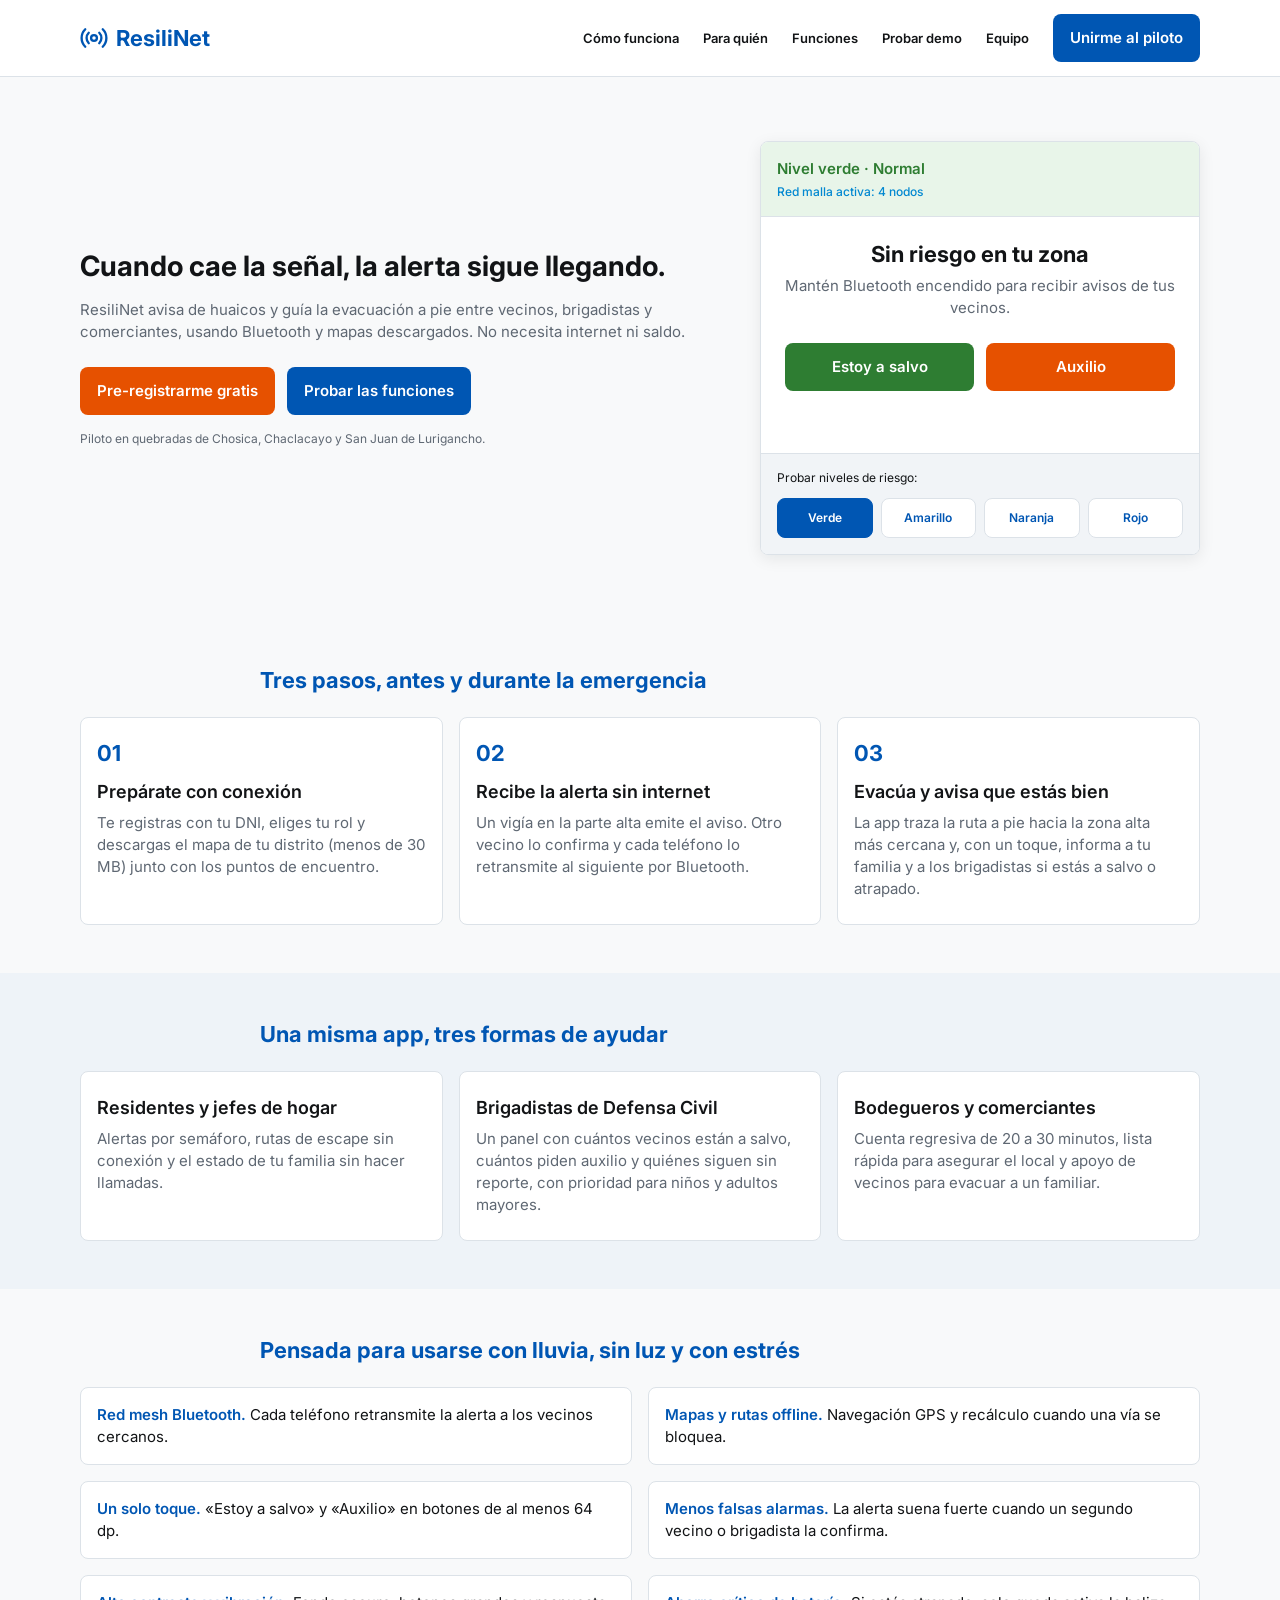
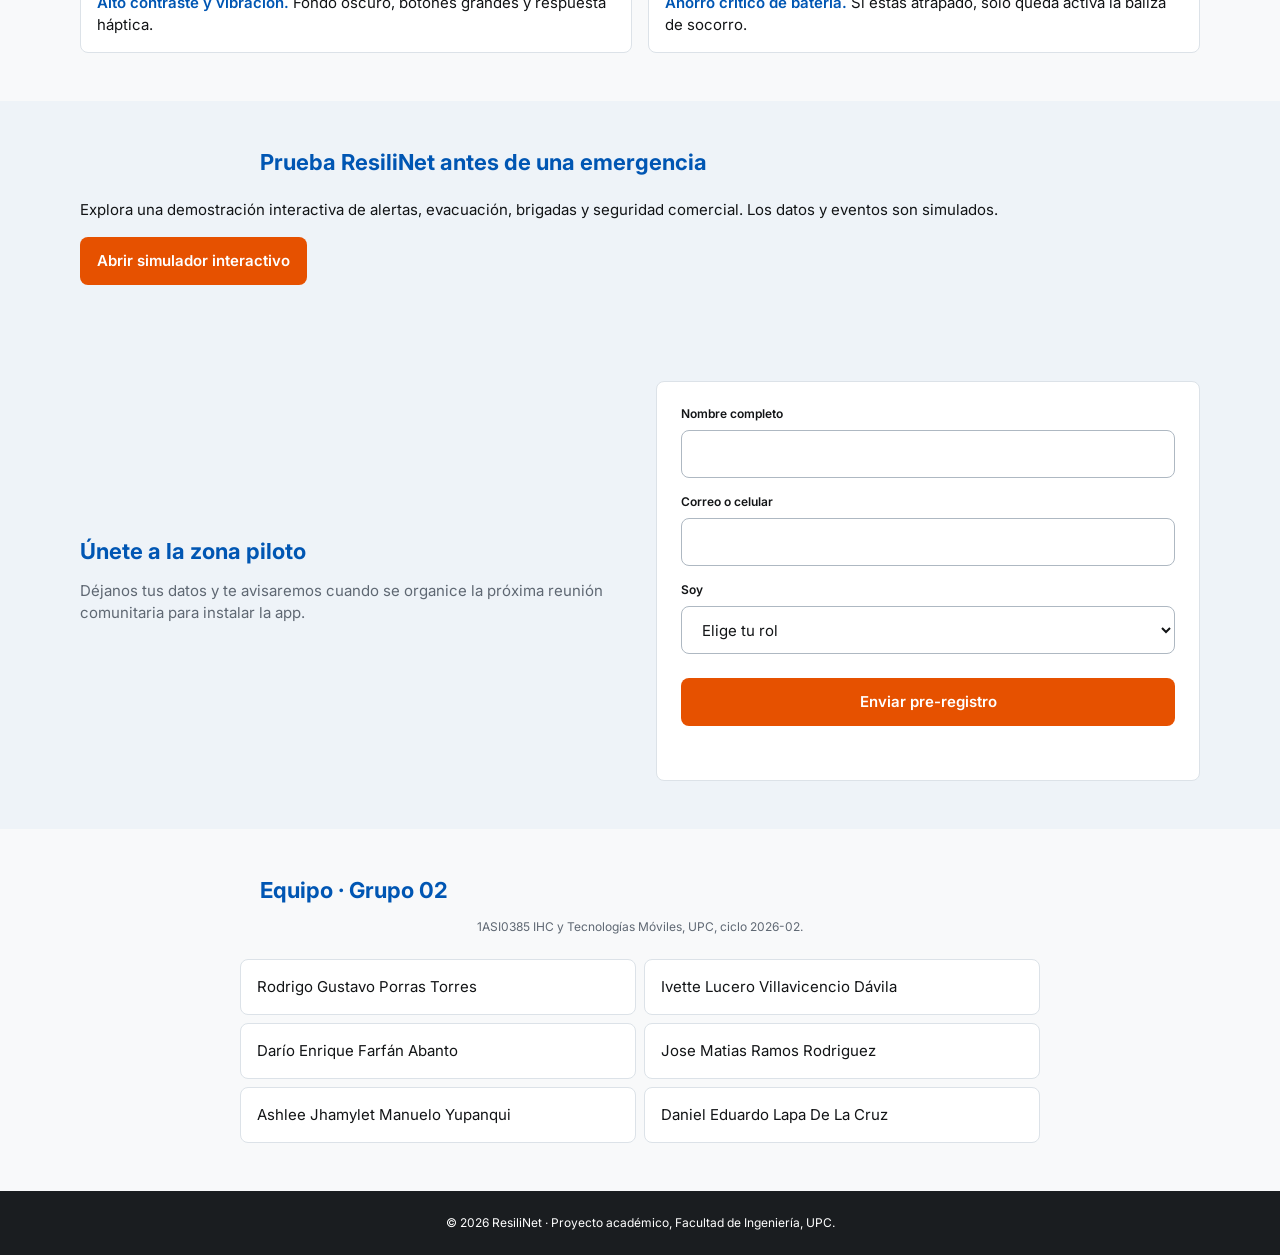
==== index.html @ 86ff2ca6 "deploy: prepare standalone GitHub Pages preview for TB2" ====
<!DOCTYPE html>
<html lang="es">
<head>
    <meta charset="UTF-8">
    <meta name="viewport" content="width=device-width, initial-scale=1">
    <title>ResiliNet · Alertas y rutas de evacuación sin internet</title>
    <meta name="description" content="ResiliNet conecta a vecinos, brigadistas y comerciantes por Bluetooth para avisar de huaicos y guiar la evacuación sin internet.">
    <link rel="icon" href="favicon.ico">
    <link rel="preconnect" href="https://fonts.googleapis.com">
    <link rel="preconnect" href="https://fonts.gstatic.com" crossorigin>
    <link href="https://fonts.googleapis.com/css2?family=Inter:wght@400;500;600;700&display=swap" rel="stylesheet">
    <link rel="stylesheet" href="assets/styles/styles.css">
</head>
<body>
<a class="skip" href="#contenido">Saltar al contenido</a>

<header class="top">
    <div class="wrap top-in">
        <a class="brand" href="#inicio" aria-label="ResiliNet, inicio">
            <svg width="28" height="28" viewBox="0 0 24 24" fill="none" stroke="currentColor" stroke-width="2" stroke-linecap="round" aria-hidden="true"><circle cx="12" cy="12" r="2.5"/><path d="M7.5 7.5a6.4 6.4 0 0 0 0 9M16.5 7.5a6.4 6.4 0 0 1 0 9M4.5 4.5a10.6 10.6 0 0 0 0 15M19.5 4.5a10.6 10.6 0 0 1 0 15"/></svg>
            ResiliNet
        </a>
        <button class="menu-btn" id="menuBtn" aria-expanded="false" aria-controls="nav">Menú</button>
        <nav id="nav" class="nav" aria-label="Principal">
            <a href="#como-funciona">Cómo funciona</a>
            <a href="#para-quien">Para quién</a>
            <a href="#funciones">Funciones</a>
            <a href="demo.html">Probar demo</a>
            <a href="#equipo">Equipo</a>
            <a class="btn btn-sec" href="#registro">Unirme al piloto</a>
        </nav>
    </div>
</header>

<main id="contenido">
    <section class="hero" id="inicio">
        <div class="wrap hero-in">
            <div class="hero-text">
                <h1>Cuando cae la señal, la alerta sigue llegando.</h1>
                <p class="lead">ResiliNet avisa de huaicos y guía la evacuación a pie entre vecinos, brigadistas y comerciantes, usando Bluetooth y mapas descargados. No necesita internet ni saldo.</p>
                <div class="cta">
                    <a class="btn btn-act" href="#registro">Pre-registrarme gratis</a>
                    <a class="btn btn-sec" href="demo.html">Probar las funciones</a>
                </div>
                <p class="note">Piloto en quebradas de Chosica, Chaclacayo y San Juan de Lurigancho.</p>
            </div>

            <div class="phone" aria-label="Simulador de la aplicación">
                <div class="phone-bar" id="riskBar" data-level="green">
                    <span id="riskLabel">Nivel verde · Normal</span>
                    <span class="mesh" id="meshChip">Red malla activa: 4 nodos</span>
                </div>
                <div class="phone-body">
                    <h2 id="riskTitle">Sin riesgo en tu zona</h2>
                    <p id="riskText">Mantén Bluetooth encendido para recibir avisos de tus vecinos.</p>
                    <div class="phone-btns">
                        <button class="big safe" id="btnSafe" type="button">Estoy a salvo</button>
                        <button class="big sos" id="btnSos" type="button">Auxilio</button>
                    </div>
                    <p class="status" id="statusMsg" role="status" aria-live="polite"></p>
                </div>
                <div class="sim">
                    <span>Probar niveles de riesgo:</span>
                    <div class="sim-btns" role="group" aria-label="Nivel de riesgo">
                        <button type="button" data-level="green" aria-pressed="true">Verde</button>
                        <button type="button" data-level="yellow" aria-pressed="false">Amarillo</button>
                        <button type="button" data-level="orange" aria-pressed="false">Naranja</button>
                        <button type="button" data-level="red" aria-pressed="false">Rojo</button>
                    </div>
                </div>
            </div>
        </div>
    </section>

    <section class="sec" id="como-funciona">
        <div class="wrap">
            <h2>Tres pasos, antes y durante la emergencia</h2>
            <ol class="steps">
                <li><h3>Prepárate con conexión</h3><p>Te registras con tu DNI, eliges tu rol y descargas el mapa de tu distrito (menos de 30 MB) junto con los puntos de encuentro.</p></li>
                <li><h3>Recibe la alerta sin internet</h3><p>Un vigía en la parte alta emite el aviso. Otro vecino lo confirma y cada teléfono lo retransmite al siguiente por Bluetooth.</p></li>
                <li><h3>Evacúa y avisa que estás bien</h3><p>La app traza la ruta a pie hacia la zona alta más cercana y, con un toque, informa a tu familia y a los brigadistas si estás a salvo o atrapado.</p></li>
            </ol>
        </div>
    </section>

    <section class="sec alt" id="para-quien">
        <div class="wrap">
            <h2>Una misma app, tres formas de ayudar</h2>
            <div class="roles">
                <article class="role">
                    <h3>Residentes y jefes de hogar</h3>
                    <p>Alertas por semáforo, rutas de escape sin conexión y el estado de tu familia sin hacer llamadas.</p>
                </article>
                <article class="role">
                    <h3>Brigadistas de Defensa Civil</h3>
                    <p>Un panel con cuántos vecinos están a salvo, cuántos piden auxilio y quiénes siguen sin reporte, con prioridad para niños y adultos mayores.</p>
                </article>
                <article class="role">
                    <h3>Bodegueros y comerciantes</h3>
                    <p>Cuenta regresiva de 20 a 30 minutos, lista rápida para asegurar el local y apoyo de vecinos para evacuar a un familiar.</p>
                </article>
            </div>
        </div>
    </section>

    <section class="sec" id="funciones">
        <div class="wrap">
            <h2>Pensada para usarse con lluvia, sin luz y con estrés</h2>
            <ul class="feats">
                <li><strong>Red mesh Bluetooth.</strong> Cada teléfono retransmite la alerta a los vecinos cercanos.</li>
                <li><strong>Mapas y rutas offline.</strong> Navegación GPS y recálculo cuando una vía se bloquea.</li>
                <li><strong>Un solo toque.</strong> «Estoy a salvo» y «Auxilio» en botones de al menos 64 dp.</li>
                <li><strong>Menos falsas alarmas.</strong> La alerta suena fuerte cuando un segundo vecino o brigadista la confirma.</li>
                <li><strong>Alto contraste y vibración.</strong> Fondo oscuro, botones grandes y respuesta háptica.</li>
                <li><strong>Ahorro crítico de batería.</strong> Si estás atrapado, solo queda activa la baliza de socorro.</li>
            </ul>
        </div>
    </section>

    <section class="sec alt" id="prueba-interactiva"><div class="wrap"><h2>Prueba ResiliNet antes de una emergencia</h2><p>Explora una demostración interactiva de alertas, evacuación, brigadas y seguridad comercial. Los datos y eventos son simulados.</p><p style="margin-top:16px"><a class="btn btn-act" href="demo.html">Abrir simulador interactivo</a></p></div></section>

    <section class="sec alt" id="registro">
        <div class="wrap reg">
            <div>
                <h2>Únete a la zona piloto</h2>
                <p>Déjanos tus datos y te avisaremos cuando se organice la próxima reunión comunitaria para instalar la app.</p>
            </div>
            <form id="regForm" novalidate>
                <label for="nombre">Nombre completo</label>
                <input id="nombre" name="nombre" type="text" autocomplete="name" required>
                <label for="correo">Correo o celular</label>
                <input id="correo" name="correo" type="text" autocomplete="email" required>
                <label for="rol">Soy</label>
                <select id="rol" name="rol" required>
                    <option value="">Elige tu rol</option>
                    <option>Residente o jefe de hogar</option>
                    <option>Brigadista o vecino activo</option>
                    <option>Bodeguero o comerciante</option>
                </select>
                <button class="btn btn-act" type="submit">Enviar pre-registro</button>
                <p class="form-msg" id="formMsg" role="status" aria-live="polite"></p>
            </form>
        </div>
    </section>

    <section class="sec" id="equipo">
        <div class="wrap">
            <h2>Equipo · Grupo 02</h2>
            <p class="team-sub">1ASI0385 IHC y Tecnologías Móviles, UPC, ciclo 2026-02.</p>
            <ul class="team">
                <li>Rodrigo Gustavo Porras Torres</li>
                <li>Ivette Lucero Villavicencio Dávila</li>
                <li>Darío Enrique Farfán Abanto</li>
                <li>Jose Matias Ramos Rodriguez</li>
                <li>Ashlee Jhamylet Manuelo Yupanqui</li>
                <li>Daniel Eduardo Lapa De La Cruz</li>
            </ul>
        </div>
    </section>
</main>

<footer class="foot">
    <div class="wrap">© 2026 ResiliNet · Proyecto académico, Facultad de Ingeniería, UPC.</div>
</footer>

<script src="assets/scripts/main.js"></script>
</body>
</html>
---- assets/styles/styles.css ----
/* =========================================
   RESILINET - HOJA DE ESTILOS
   Basada en TP IHC - Grupo02
   ========================================= */

/* 1. VARIABLES DE DISEÑO */

:root {
    --primary: #0056B3;
    --action: #E65100;
    --danger: #D32F2F;
    --warning: #F57C00;
    --safe: #2E7D32;
    --mesh: #0288D1;

    --background: #F8F9FA;
    --surface: #FFFFFF;
    --dark-surface: #1A1D20;
    --text: #121416;

    --text-secondary: #5F6873;
    --border: #DCE2E8;

    --spacing-1: 8px;
    --spacing-2: 16px;
    --spacing-3: 24px;

    --radius: 8px;
    --font: "Inter", sans-serif;
}

/* 2. CONFIGURACIÓN GENERAL */

* {
    box-sizing: border-box;
    margin: 0;
    padding: 0;
}

html {
    scroll-behavior: smooth;
}

body {
    font-family: var(--font);
    font-size: 15px;
    font-weight: 400;
    line-height: 22px;
    color: var(--text);
    background: var(--background);
}

button,
input,
select,
textarea {
    font: inherit;
}

button,
a {
    -webkit-tap-highlight-color: transparent;
}

a {
    color: inherit;
    text-decoration: none;
}

button {
    cursor: pointer;
}

.wrap {
    width: min(1120px, 92%);
    margin: 0 auto;
}

/* 3. ACCESIBILIDAD */

.skip {
    position: absolute;
    left: -9999px;
    top: 0;
}

.skip:focus {
    left: 16px;
    top: 16px;
    z-index: 1000;
    padding: 12px 16px;
    color: #FFFFFF;
    background: var(--primary);
}

:focus-visible {
    outline: 3px solid var(--mesh);
    outline-offset: 3px;
}

/* 4. ENCABEZADO Y NAVEGACIÓN */

.top {
    position: sticky;
    top: 0;
    z-index: 100;
    background: var(--surface);
    border-bottom: 1px solid var(--border);
}

.top-in {
    min-height: 76px;
    display: flex;
    align-items: center;
    justify-content: space-between;
    gap: 24px;
}

.brand {
    display: inline-flex;
    align-items: center;
    gap: 8px;
    color: var(--primary);
    font-size: 22px;
    font-weight: 700;
}

.brand svg {
    width: 28px;
    height: 28px;
}

.nav {
    display: flex;
    align-items: center;
    gap: 24px;
}

.nav a:not(.btn) {
    color: var(--text);
    font-size: 13px;
    font-weight: 600;
    transition: color 0.2s ease;
}

.nav a:not(.btn):hover {
    color: var(--primary);
}

.menu-btn {
    display: none;
    min-height: 48px;
    padding: 8px 16px;
    color: var(--primary);
    background: var(--surface);
    border: 1px solid var(--primary);
    border-radius: var(--radius);
    font-weight: 600;
}

/* 5. BOTONES */

.btn {
    min-height: 48px;
    padding: 12px 16px;
    display: inline-flex;
    align-items: center;
    justify-content: center;
    border: 1px solid transparent;
    border-radius: var(--radius);
    font-size: 15px;
    font-weight: 600;
    line-height: 20px;
    text-align: center;
    transition: background 0.2s ease, transform 0.2s ease;
}

/* Acción prioritaria */

.btn-act {
    color: #FFFFFF;
    background: var(--action);
}

.btn-act:hover {
    background: #BF4300;
}

/* Navegación estándar */

.btn-sec {
    color: #FFFFFF;
    background: var(--primary);
}

.btn-sec:hover {
    background: #00458F;
}

/* 6. PRESENTACIÓN PRINCIPAL */

.hero {
    padding: 64px 0;
    background: var(--background);
}

.hero-in {
    display: grid;
    grid-template-columns: 1.15fr 0.85fr;
    align-items: center;
    gap: 32px;
}

.hero-text h1 {
    max-width: 650px;
    margin-bottom: 16px;
    color: var(--text);
    font-size: 28px;
    font-weight: 700;
    line-height: 34px;
}

.lead {
    max-width: 620px;
    margin-bottom: 24px;
    color: var(--text-secondary);
    font-size: 15px;
    line-height: 22px;
}

.cta {
    display: flex;
    flex-wrap: wrap;
    gap: 12px;
    margin-bottom: 16px;
}

.note {
    color: var(--text-secondary);
    font-size: 12px;
    line-height: 16px;
}

/* 7. PANEL DE ESTADO Y SIMULADOR */

.phone {
    width: 100%;
    max-width: 440px;
    justify-self: end;
    overflow: hidden;
    background: var(--surface);
    border: 1px solid var(--border);
    border-radius: var(--radius);
    box-shadow: 0 4px 16px rgba(18, 20, 22, 0.08);
}

/* Indicador de estado */

.phone-bar {
    min-height: 64px;
    padding: 16px;
    display: flex;
    flex-direction: column;
    justify-content: center;
    gap: 4px;

    color: var(--safe);
    background: #E8F5E9;
    border-bottom: 1px solid var(--border);

    font-size: 15px;
    font-weight: 600;
}

/* Nivel amarillo */

.phone-bar[data-level="yellow"] {
    color: #8A4B00;
    background: #FFF3E0;
}

/* Nivel naranja */

.phone-bar[data-level="orange"] {
    color: #9C3500;
    background: #FBE9E7;
}

/* Nivel rojo */

.phone-bar[data-level="red"] {
    color: var(--danger);
    background: #FFEBEE;
}

.mesh {
    color: var(--mesh);
    font-size: 12px;
    font-weight: 500;
    line-height: 16px;
}

/* Contenido del panel */

.phone-body {
    padding: 24px;
    text-align: center;
}

.phone-body h2 {
    margin-bottom: 8px;
    color: var(--text);
    font-size: 22px;
    font-weight: 700;
    line-height: 26px;
}

.phone-body > p:not(.status) {
    color: var(--text-secondary);
    font-size: 15px;
    line-height: 22px;
}

.phone-btns {
    display: grid;
    grid-template-columns: 1fr 1fr;
    gap: 12px;
    margin-top: 24px;
}

/* Estado seguro */

.big {
    min-height: 48px;
    padding: 12px 16px;
    border: none;
    border-radius: var(--radius);
    font-size: 15px;
    font-weight: 600;
    line-height: 20px;
    transition: filter 0.2s ease;
}

.big:hover {
    filter: brightness(0.9);
}

.safe {
    color: #FFFFFF;
    background: var(--safe);
}

/* Solicitud de auxilio */

.sos {
    color: #FFFFFF;
    background: var(--action);
}

.status {
    min-height: 22px;
    margin-top: 16px;
    color: var(--safe);
    font-size: 12px;
    font-weight: 500;
    line-height: 16px;
}

/* Simulador de niveles */

.sim {
    padding: 16px;
    background: #F1F4F7;
    border-top: 1px solid var(--border);
    color: var(--text);
    font-size: 12px;
    line-height: 16px;
}

.sim-btns {
    display: flex;
    flex-wrap: wrap;
    gap: 8px;
    margin-top: 12px;
}

.sim-btns button {
    min-height: 40px;
    flex: 1 1 60px;
    padding: 8px;
    color: var(--primary);
    background: var(--surface);
    border: 1px solid var(--border);
    border-radius: var(--radius);
    font-size: 12px;
    font-weight: 600;
}

.sim-btns button[aria-pressed="true"] {
    color: #FFFFFF;
    background: var(--primary);
    border-color: var(--primary);
}

/* 8. SECCIONES GENERALES */

.sec {
    padding: 48px 0;
}

.sec.alt {
    background: #EEF3F8;
}

.sec h2 {
    max-width: 760px;
    margin: 0 auto 24px;
    color: var(--primary);
    font-size: 22px;
    font-weight: 700;
    line-height: 26px;
}

/* 9. TARJETAS DE PASOS */

.steps {
    display: grid;
    grid-template-columns: repeat(3, 1fr);
    gap: 16px;
    list-style: none;
    counter-reset: steps;
}

.steps li {
    min-height: 48px;
    padding: 24px 16px;
    background: var(--surface);
    border: 1px solid var(--border);
    border-radius: var(--radius);
    counter-increment: steps;
}

.steps li::before {
    content: "0" counter(steps);
    display: inline-flex;
    margin-bottom: 16px;
    color: var(--primary);
    font-size: 22px;
    font-weight: 700;
}

.steps h3,
.role h3 {
    margin-bottom: 8px;
    color: var(--text);
    font-size: 18px;
    font-weight: 600;
    line-height: 24px;
}

.steps p,
.role p {
    color: var(--text-secondary);
    font-size: 15px;
    line-height: 22px;
}

/* 10. TARJETAS DE SEGMENTOS */

.roles {
    display: grid;
    grid-template-columns: repeat(3, 1fr);
    gap: 16px;
}

.role {
    min-height: 48px;
    padding: 24px 16px;
    background: var(--surface);
    border: 1px solid var(--border);
    border-radius: var(--radius);
    transition: border-color 0.2s ease;
}

.role:hover {
    border-color: var(--primary);
}

/* 11. LISTA DE FUNCIONES */

.feats {
    display: grid;
    grid-template-columns: repeat(2, 1fr);
    gap: 16px;
    list-style: none;
}

.feats li {
    padding: 16px;
    background: var(--surface);
    border: 1px solid var(--border);
    border-radius: var(--radius);
    color: var(--text);
    font-size: 15px;
    line-height: 22px;
}

.feats strong {
    color: var(--primary);
    font-weight: 600;
}

/* 12. FORMULARIO DE PRE-REGISTRO */

.reg {
    display: grid;
    grid-template-columns: 1fr 1fr;
    align-items: center;
    gap: 32px;
}

.reg h2 {
    margin: 0 0 16px;
    color: var(--primary);
    font-size: 22px;
    line-height: 26px;
}

.reg > div p {
    color: var(--text-secondary);
    font-size: 15px;
    line-height: 22px;
}

#regForm {
    display: flex;
    flex-direction: column;
    gap: 8px;
    padding: 24px;
    background: var(--surface);
    border: 1px solid var(--border);
    border-radius: var(--radius);
}

#regForm label {
    color: var(--text);
    font-size: 12px;
    font-weight: 600;
    line-height: 16px;
}

#regForm input,
#regForm select {
    width: 100%;
    min-height: 48px;
    margin-bottom: 8px;
    padding: 12px 16px;
    color: var(--text);
    background: var(--surface);
    border: 1px solid #AEB8C2;
    border-radius: var(--radius);
    font-size: 15px;
}

#regForm input:focus,
#regForm select:focus {
    border-color: var(--primary);
    outline: 2px solid rgba(0, 86, 179, 0.2);
}

#regForm button {
    width: 100%;
    margin-top: 8px;
}

.form-msg {
    min-height: 22px;
    color: var(--safe);
    font-size: 12px;
    line-height: 16px;
}

/* 13. EQUIPO */

.team-sub {
    margin: -8px 0 24px;
    color: var(--text-secondary);
    text-align: center;
    font-size: 12px;
    line-height: 16px;
}

.team {
    display: grid;
    grid-template-columns: repeat(2, 1fr);
    gap: 8px;
    max-width: 800px;
    margin: 0 auto;
    list-style: none;
}

.team li {
    min-height: 48px;
    padding: 16px;
    display: flex;
    align-items: center;
    background: var(--surface);
    border: 1px solid var(--border);
    border-radius: var(--radius);
    font-size: 15px;
    line-height: 22px;
}

/* 14. PIE DE PÁGINA */

.foot {
    padding: 24px 0;
    color: #FFFFFF;
    background: var(--dark-surface);
    text-align: center;
    font-size: 12px;
    line-height: 16px;
}

/* 15. TABLET */

@media (max-width: 900px) {
    .hero-in {
        grid-template-columns: 1fr;
        gap: 24px;
    }

    .hero-text {
        max-width: 700px;
    }

    .phone {
        max-width: 560px;
        justify-self: start;
    }

    .steps,
    .roles {
        grid-template-columns: 1fr 1fr;
    }

    .reg {
        grid-template-columns: 1fr;
        gap: 24px;
    }
}

/* 16. MÓVILES */

@media (max-width: 650px) {
    .top-in {
        min-height: 64px;
    }

    .menu-btn {
        display: inline-flex;
        align-items: center;
        justify-content: center;
    }

    .nav {
        display: none;
        position: absolute;
        top: 64px;
        left: 0;
        right: 0;
        z-index: 100;
        padding: 16px 4%;
        flex-direction: column;
        align-items: stretch;
        gap: 8px;
        background: var(--surface);
        border-bottom: 1px solid var(--border);
    }

    .nav.open {
        display: flex;
    }

    .nav a:not(.btn) {
        min-height: 48px;
        padding: 12px 8px;
        display: flex;
        align-items: center;
    }

    .hero {
        padding: 40px 0;
    }

    .hero-text h1 {
        font-size: 28px;
        line-height: 34px;
    }

    .cta {
        flex-direction: column;
    }

    .cta .btn {
        width: 100%;
    }

    .phone {
        max-width: 100%;
    }

    .phone-btns {
        grid-template-columns: 1fr;
    }

    .sec {
        padding: 40px 0;
    }

    .steps,
    .roles,
    .feats,
    .team {
        grid-template-columns: 1fr;
    }

    .sec h2 {
        margin-bottom: 24px;
    }

    #regForm {
        padding: 16px;
    }
}

/* 17. MOVIMIENTO REDUCIDO */

@media (prefers-reduced-motion: reduce) {
    *,
    *::before,
    *::after {
        scroll-behavior: auto !important;
        transition-duration: 0.01ms !important;
        animation-duration: 0.01ms !important;
    }
}
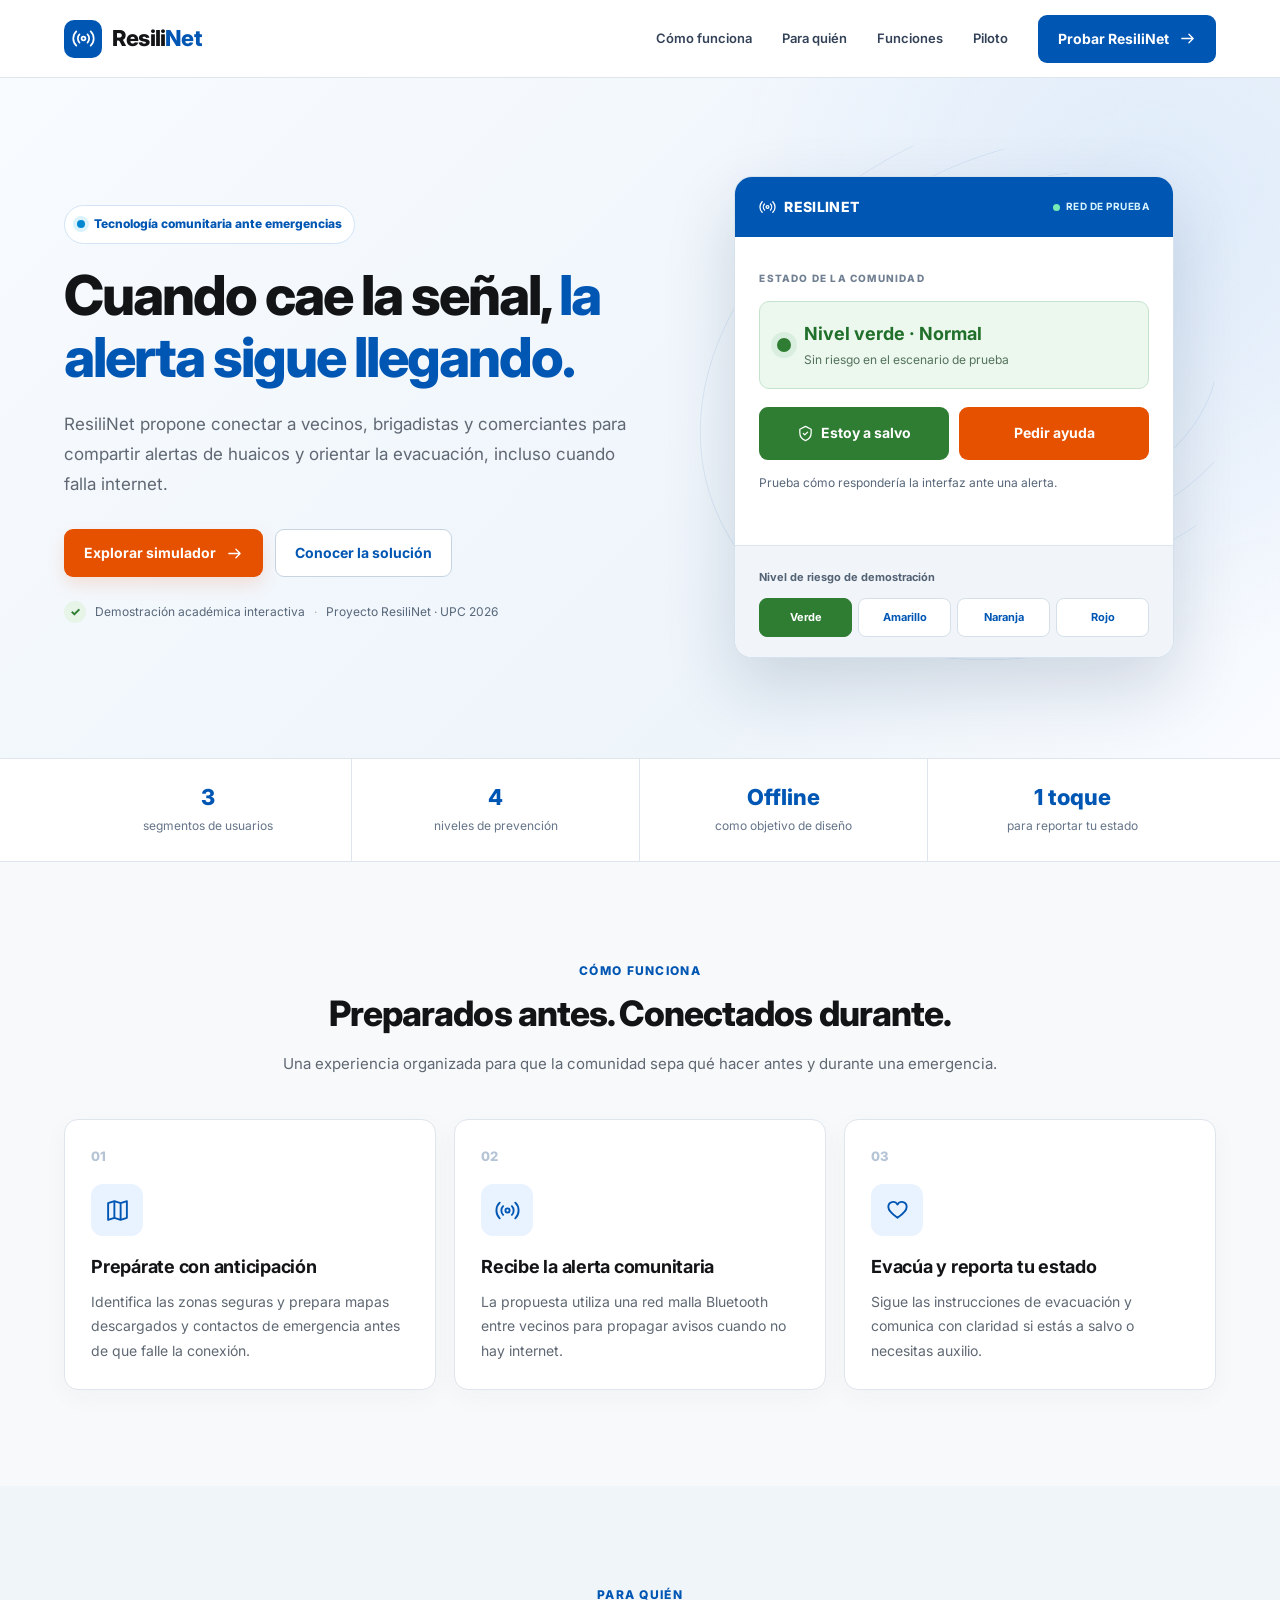
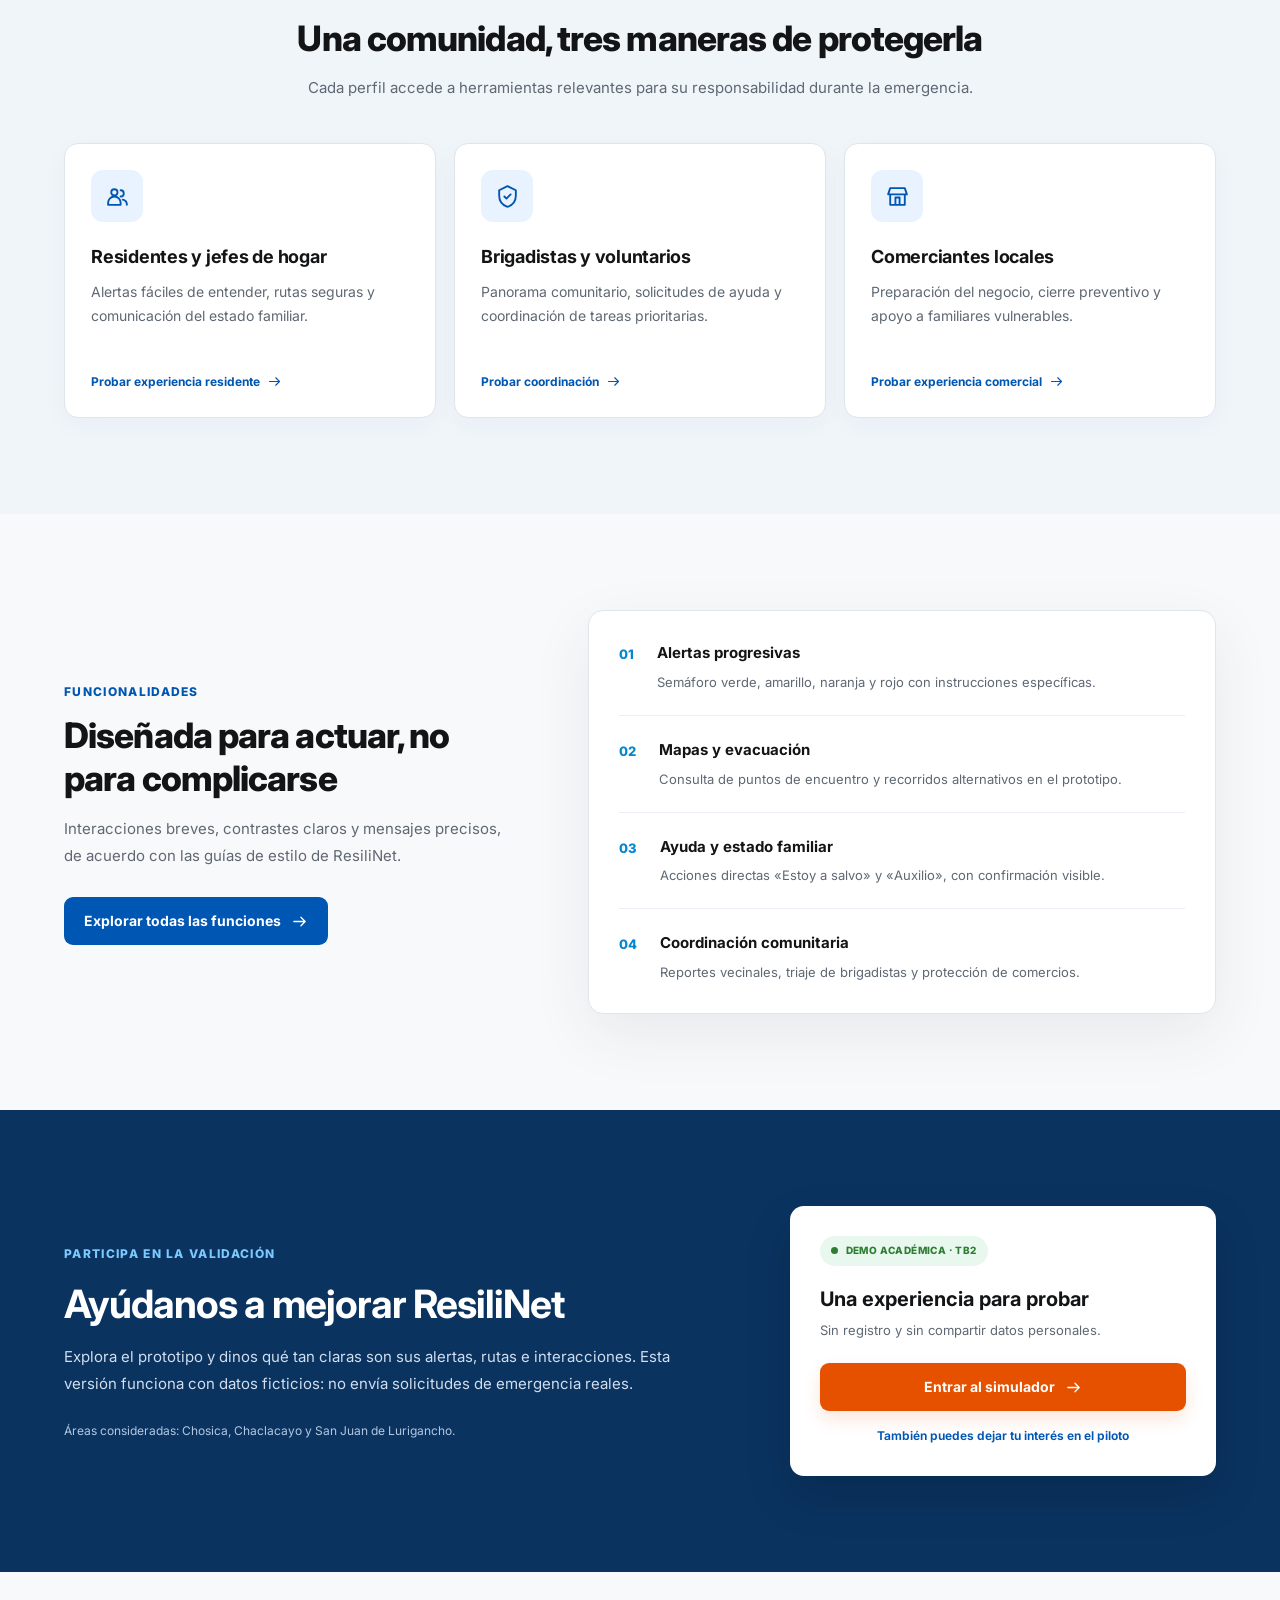
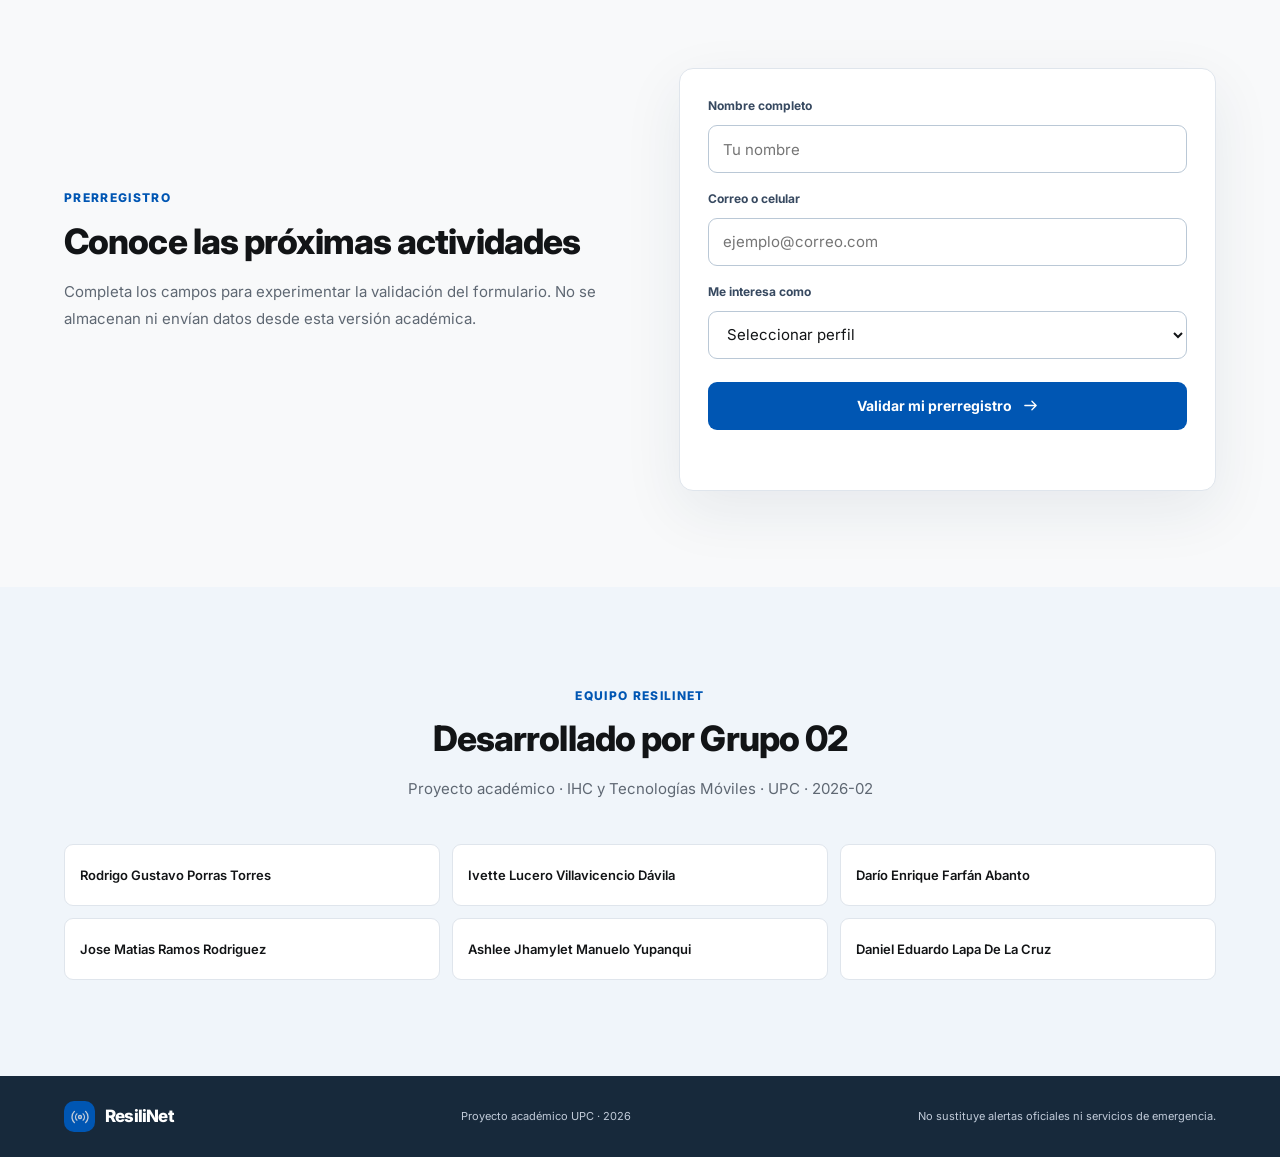
==== commit 222d241d: "feat: redesign ResiliNet responsive validation experience for TB2" ====
--- a/index.html
+++ b/index.html
@@ -1,168 +1,42 @@
-<!DOCTYPE html>
+<!doctype html>
 <html lang="es">
 <head>
-    <meta charset="UTF-8">
-    <meta name="viewport" content="width=device-width, initial-scale=1">
-    <title>ResiliNet · Alertas y rutas de evacuación sin internet</title>
-    <meta name="description" content="ResiliNet conecta a vecinos, brigadistas y comerciantes por Bluetooth para avisar de huaicos y guiar la evacuación sin internet.">
-    <link rel="icon" href="favicon.ico">
-    <link rel="preconnect" href="https://fonts.googleapis.com">
-    <link rel="preconnect" href="https://fonts.gstatic.com" crossorigin>
-    <link href="https://fonts.googleapis.com/css2?family=Inter:wght@400;500;600;700&display=swap" rel="stylesheet">
-    <link rel="stylesheet" href="assets/styles/styles.css">
+  <meta charset="utf-8">
+  <meta name="viewport" content="width=device-width, initial-scale=1">
+  <meta name="theme-color" content="#0056B3">
+  <meta name="description" content="ResiliNet: alertas comunitarias ante huaicos, orientación hacia puntos seguros y comunicación de apoyo cuando falla internet. Proyecto académico UPC.">
+  <title>ResiliNet · La comunidad conectada también sin internet</title>
+  <link rel="preconnect" href="https://fonts.googleapis.com">
+  <link rel="preconnect" href="https://fonts.gstatic.com" crossorigin>
+  <link href="https://fonts.googleapis.com/css2?family=Inter:wght@400;500;600;700;800&display=swap" rel="stylesheet">
+  <link rel="stylesheet" href="assets/styles/styles.css">
+  <script src="assets/scripts/main.js" defer></script>
 </head>
 <body>
-<a class="skip" href="#contenido">Saltar al contenido</a>
-
-<header class="top">
-    <div class="wrap top-in">
-        <a class="brand" href="#inicio" aria-label="ResiliNet, inicio">
-            <svg width="28" height="28" viewBox="0 0 24 24" fill="none" stroke="currentColor" stroke-width="2" stroke-linecap="round" aria-hidden="true"><circle cx="12" cy="12" r="2.5"/><path d="M7.5 7.5a6.4 6.4 0 0 0 0 9M16.5 7.5a6.4 6.4 0 0 1 0 9M4.5 4.5a10.6 10.6 0 0 0 0 15M19.5 4.5a10.6 10.6 0 0 1 0 15"/></svg>
-            ResiliNet
-        </a>
-        <button class="menu-btn" id="menuBtn" aria-expanded="false" aria-controls="nav">Menú</button>
-        <nav id="nav" class="nav" aria-label="Principal">
-            <a href="#como-funciona">Cómo funciona</a>
-            <a href="#para-quien">Para quién</a>
-            <a href="#funciones">Funciones</a>
-            <a href="demo.html">Probar demo</a>
-            <a href="#equipo">Equipo</a>
-            <a class="btn btn-sec" href="#registro">Unirme al piloto</a>
-        </nav>
-    </div>
-</header>
-
-<main id="contenido">
-    <section class="hero" id="inicio">
-        <div class="wrap hero-in">
-            <div class="hero-text">
-                <h1>Cuando cae la señal, la alerta sigue llegando.</h1>
-                <p class="lead">ResiliNet avisa de huaicos y guía la evacuación a pie entre vecinos, brigadistas y comerciantes, usando Bluetooth y mapas descargados. No necesita internet ni saldo.</p>
-                <div class="cta">
-                    <a class="btn btn-act" href="#registro">Pre-registrarme gratis</a>
-                    <a class="btn btn-sec" href="demo.html">Probar las funciones</a>
-                </div>
-                <p class="note">Piloto en quebradas de Chosica, Chaclacayo y San Juan de Lurigancho.</p>
-            </div>
-
-            <div class="phone" aria-label="Simulador de la aplicación">
-                <div class="phone-bar" id="riskBar" data-level="green">
-                    <span id="riskLabel">Nivel verde · Normal</span>
-                    <span class="mesh" id="meshChip">Red malla activa: 4 nodos</span>
-                </div>
-                <div class="phone-body">
-                    <h2 id="riskTitle">Sin riesgo en tu zona</h2>
-                    <p id="riskText">Mantén Bluetooth encendido para recibir avisos de tus vecinos.</p>
-                    <div class="phone-btns">
-                        <button class="big safe" id="btnSafe" type="button">Estoy a salvo</button>
-                        <button class="big sos" id="btnSos" type="button">Auxilio</button>
-                    </div>
-                    <p class="status" id="statusMsg" role="status" aria-live="polite"></p>
-                </div>
-                <div class="sim">
-                    <span>Probar niveles de riesgo:</span>
-                    <div class="sim-btns" role="group" aria-label="Nivel de riesgo">
-                        <button type="button" data-level="green" aria-pressed="true">Verde</button>
-                        <button type="button" data-level="yellow" aria-pressed="false">Amarillo</button>
-                        <button type="button" data-level="orange" aria-pressed="false">Naranja</button>
-                        <button type="button" data-level="red" aria-pressed="false">Rojo</button>
-                    </div>
-                </div>
-            </div>
-        </div>
-    </section>
-
-    <section class="sec" id="como-funciona">
-        <div class="wrap">
-            <h2>Tres pasos, antes y durante la emergencia</h2>
-            <ol class="steps">
-                <li><h3>Prepárate con conexión</h3><p>Te registras con tu DNI, eliges tu rol y descargas el mapa de tu distrito (menos de 30 MB) junto con los puntos de encuentro.</p></li>
-                <li><h3>Recibe la alerta sin internet</h3><p>Un vigía en la parte alta emite el aviso. Otro vecino lo confirma y cada teléfono lo retransmite al siguiente por Bluetooth.</p></li>
-                <li><h3>Evacúa y avisa que estás bien</h3><p>La app traza la ruta a pie hacia la zona alta más cercana y, con un toque, informa a tu familia y a los brigadistas si estás a salvo o atrapado.</p></li>
-            </ol>
-        </div>
-    </section>
-
-    <section class="sec alt" id="para-quien">
-        <div class="wrap">
-            <h2>Una misma app, tres formas de ayudar</h2>
-            <div class="roles">
-                <article class="role">
-                    <h3>Residentes y jefes de hogar</h3>
-                    <p>Alertas por semáforo, rutas de escape sin conexión y el estado de tu familia sin hacer llamadas.</p>
-                </article>
-                <article class="role">
-                    <h3>Brigadistas de Defensa Civil</h3>
-                    <p>Un panel con cuántos vecinos están a salvo, cuántos piden auxilio y quiénes siguen sin reporte, con prioridad para niños y adultos mayores.</p>
-                </article>
-                <article class="role">
-                    <h3>Bodegueros y comerciantes</h3>
-                    <p>Cuenta regresiva de 20 a 30 minutos, lista rápida para asegurar el local y apoyo de vecinos para evacuar a un familiar.</p>
-                </article>
-            </div>
-        </div>
-    </section>
-
-    <section class="sec" id="funciones">
-        <div class="wrap">
-            <h2>Pensada para usarse con lluvia, sin luz y con estrés</h2>
-            <ul class="feats">
-                <li><strong>Red mesh Bluetooth.</strong> Cada teléfono retransmite la alerta a los vecinos cercanos.</li>
-                <li><strong>Mapas y rutas offline.</strong> Navegación GPS y recálculo cuando una vía se bloquea.</li>
-                <li><strong>Un solo toque.</strong> «Estoy a salvo» y «Auxilio» en botones de al menos 64 dp.</li>
-                <li><strong>Menos falsas alarmas.</strong> La alerta suena fuerte cuando un segundo vecino o brigadista la confirma.</li>
-                <li><strong>Alto contraste y vibración.</strong> Fondo oscuro, botones grandes y respuesta háptica.</li>
-                <li><strong>Ahorro crítico de batería.</strong> Si estás atrapado, solo queda activa la baliza de socorro.</li>
-            </ul>
-        </div>
-    </section>
-
-    <section class="sec alt" id="prueba-interactiva"><div class="wrap"><h2>Prueba ResiliNet antes de una emergencia</h2><p>Explora una demostración interactiva de alertas, evacuación, brigadas y seguridad comercial. Los datos y eventos son simulados.</p><p style="margin-top:16px"><a class="btn btn-act" href="demo.html">Abrir simulador interactivo</a></p></div></section>
-
-    <section class="sec alt" id="registro">
-        <div class="wrap reg">
-            <div>
-                <h2>Únete a la zona piloto</h2>
-                <p>Déjanos tus datos y te avisaremos cuando se organice la próxima reunión comunitaria para instalar la app.</p>
-            </div>
-            <form id="regForm" novalidate>
-                <label for="nombre">Nombre completo</label>
-                <input id="nombre" name="nombre" type="text" autocomplete="name" required>
-                <label for="correo">Correo o celular</label>
-                <input id="correo" name="correo" type="text" autocomplete="email" required>
-                <label for="rol">Soy</label>
-                <select id="rol" name="rol" required>
-                    <option value="">Elige tu rol</option>
-                    <option>Residente o jefe de hogar</option>
-                    <option>Brigadista o vecino activo</option>
-                    <option>Bodeguero o comerciante</option>
-                </select>
-                <button class="btn btn-act" type="submit">Enviar pre-registro</button>
-                <p class="form-msg" id="formMsg" role="status" aria-live="polite"></p>
-            </form>
-        </div>
-    </section>
-
-    <section class="sec" id="equipo">
-        <div class="wrap">
-            <h2>Equipo · Grupo 02</h2>
-            <p class="team-sub">1ASI0385 IHC y Tecnologías Móviles, UPC, ciclo 2026-02.</p>
-            <ul class="team">
-                <li>Rodrigo Gustavo Porras Torres</li>
-                <li>Ivette Lucero Villavicencio Dávila</li>
-                <li>Darío Enrique Farfán Abanto</li>
-                <li>Jose Matias Ramos Rodriguez</li>
-                <li>Ashlee Jhamylet Manuelo Yupanqui</li>
-                <li>Daniel Eduardo Lapa De La Cruz</li>
-            </ul>
-        </div>
-    </section>
-</main>
-
-<footer class="foot">
-    <div class="wrap">© 2026 ResiliNet · Proyecto académico, Facultad de Ingeniería, UPC.</div>
-</footer>
-
-<script src="assets/scripts/main.js"></script>
+  <a class="skip-link" href="#contenido">Saltar al contenido</a>
+  <svg class="sprite" aria-hidden="true" xmlns="http://www.w3.org/2000/svg"><symbol id="signal" viewBox="0 0 24 24"><circle cx="12" cy="12" r="2"/><path d="M7.8 7.8a6 6 0 0 0 0 8.4m8.4-8.4a6 6 0 0 1 0 8.4M4.5 4.5a10.5 10.5 0 0 0 0 15m15-15a10.5 10.5 0 0 1 0 15"/></symbol><symbol id="arrow" viewBox="0 0 24 24"><path d="M4 12h16m-6-6 6 6-6 6"/></symbol><symbol id="shield" viewBox="0 0 24 24"><path d="M12 2 4 6v5c0 6 4.1 9.6 8 11 3.9-1.4 8-5 8-11V6l-8-4Z"/><path d="m9 12 2 2 4-4"/></symbol><symbol id="map" viewBox="0 0 24 24"><path d="m3 5 6-2 6 2 6-2v16l-6 2-6-2-6 2V5Zm6-2v16m6-14v16"/></symbol><symbol id="users" viewBox="0 0 24 24"><circle cx="9" cy="8" r="3"/><path d="M3 20v-2a6 6 0 0 1 12 0v2H3Zm12-14a3 3 0 1 1 0 6m2 3a5 5 0 0 1 4 5"/></symbol><symbol id="heart" viewBox="0 0 24 24"><path d="M20.8 8.6c0 4.3-8.8 10.3-8.8 10.3S3.2 12.9 3.2 8.6A4.7 4.7 0 0 1 12 6.2a4.7 4.7 0 0 1 8.8 2.4Z"/></symbol><symbol id="store" viewBox="0 0 24 24"><path d="M3 10h18L19 4H5l-2 6Zm2 0v10h14V10m-9 10v-7h4v7"/></symbol></svg>
+  <header class="site-header"><div class="container nav-inner">
+    <a class="brand" href="#inicio" aria-label="ResiliNet, inicio"><span class="brand-symbol"><svg><use href="#signal"/></svg></span><span>Resili<span class="brand-accent">Net</span></span></a>
+    <button class="mobile-toggle" id="mobileToggle" aria-controls="mainNav" aria-expanded="false">Menú <span aria-hidden="true">☰</span></button>
+    <nav id="mainNav" class="main-nav" aria-label="Navegación principal"><a href="#como-funciona">Cómo funciona</a><a href="#segmentos">Para quién</a><a href="#funciones">Funciones</a><a href="#piloto">Piloto</a><a class="button button-blue nav-cta" href="demo.html">Probar ResiliNet <svg><use href="#arrow"/></svg></a></nav>
+  </div></header>
+  <main id="contenido">
+    <section id="inicio" class="hero"><div class="container hero-layout">
+      <div class="hero-copy"><span class="eyebrow"><span class="eyebrow-dot"></span> Tecnología comunitaria ante emergencias</span><h1>Cuando cae la señal, <span>la alerta sigue llegando.</span></h1><p>ResiliNet propone conectar a vecinos, brigadistas y comerciantes para compartir alertas de huaicos y orientar la evacuación, incluso cuando falla internet.</p><div class="hero-actions"><a class="button button-orange" href="demo.html">Explorar simulador <svg><use href="#arrow"/></svg></a><a class="button button-quiet" href="#como-funciona">Conocer la solución</a></div><div class="hero-foot"><span class="round-mark">✓</span><span>Demostración académica interactiva</span><span class="hero-sep">·</span><span>Proyecto ResiliNet · UPC 2026</span></div></div>
+      <div class="hero-visual"><div class="topographic" aria-hidden="true"></div><div class="mockup">
+        <div class="mockup-head"><span class="mockup-label"><svg><use href="#signal"/></svg> RESILINET</span><span class="mockup-connection"><span></span> RED DE PRUEBA</span></div>
+        <div class="mockup-body"><span class="small-label">ESTADO DE LA COMUNIDAD</span><div class="risk-status" id="heroRisk"><span class="risk-dot"></span><div><strong id="heroRiskTitle">Nivel verde · Normal</strong><small id="heroRiskSubtitle">Sin riesgo en el escenario de prueba</small></div></div><div class="mockup-actions"><button id="heroSafe" class="action-safe" type="button"><svg><use href="#shield"/></svg> Estoy a salvo</button><button id="heroHelp" class="action-help" type="button">Pedir ayuda</button></div><div class="mockup-result" id="heroResult" aria-live="polite">Prueba cómo respondería la interfaz ante una alerta.</div></div>
+        <div class="mockup-bottom"><span>Nivel de riesgo de demostración</span><div class="risk-pills" id="heroRiskButtons"><button class="active" data-level="green" aria-pressed="true" aria-label="Nivel verde">Verde</button><button data-level="yellow" aria-pressed="false">Amarillo</button><button data-level="orange" aria-pressed="false">Naranja</button><button data-level="red" aria-pressed="false">Rojo</button></div></div>
+      </div><div class="floating-label"><svg><use href="#shield"/></svg><div><strong>Una respuesta más rápida</strong><span>Información clara para actuar</span></div></div></div>
+    </div></section>
+    <section class="trust-bar"><div class="container trust-grid"><div><strong>3</strong><span>segmentos de usuarios</span></div><div><strong>4</strong><span>niveles de prevención</span></div><div><strong>Offline</strong><span>como objetivo de diseño</span></div><div><strong>1 toque</strong><span>para reportar tu estado</span></div></div></section>
+    <section id="como-funciona" class="section"><div class="container"><div class="section-intro"><span class="overline">CÓMO FUNCIONA</span><h2>Preparados antes. Conectados durante.</h2><p>Una experiencia organizada para que la comunidad sepa qué hacer antes y durante una emergencia.</p></div><div class="steps-grid"><article class="step"><div class="step-number">01</div><div class="step-icon"><svg><use href="#map"/></svg></div><h3>Prepárate con anticipación</h3><p>Identifica las zonas seguras y prepara mapas descargados y contactos de emergencia antes de que falle la conexión.</p></article><article class="step"><div class="step-number">02</div><div class="step-icon"><svg><use href="#signal"/></svg></div><h3>Recibe la alerta comunitaria</h3><p>La propuesta utiliza una red malla Bluetooth entre vecinos para propagar avisos cuando no hay internet.</p></article><article class="step"><div class="step-number">03</div><div class="step-icon"><svg><use href="#heart"/></svg></div><h3>Evacúa y reporta tu estado</h3><p>Sigue las instrucciones de evacuación y comunica con claridad si estás a salvo o necesitas auxilio.</p></article></div></div></section>
+    <section id="segmentos" class="section tint"><div class="container"><div class="section-intro"><span class="overline">PARA QUIÉN</span><h2>Una comunidad, tres maneras de protegerla</h2><p>Cada perfil accede a herramientas relevantes para su responsabilidad durante la emergencia.</p></div><div class="segment-grid"><article class="segment"><div class="segment-icon"><svg><use href="#users"/></svg></div><h3>Residentes y jefes de hogar</h3><p>Alertas fáciles de entender, rutas seguras y comunicación del estado familiar.</p><a href="demo.html#familia">Probar experiencia residente <svg><use href="#arrow"/></svg></a></article><article class="segment"><div class="segment-icon"><svg><use href="#shield"/></svg></div><h3>Brigadistas y voluntarios</h3><p>Panorama comunitario, solicitudes de ayuda y coordinación de tareas prioritarias.</p><a href="demo.html#brigadas">Probar coordinación <svg><use href="#arrow"/></svg></a></article><article class="segment"><div class="segment-icon"><svg><use href="#store"/></svg></div><h3>Comerciantes locales</h3><p>Preparación del negocio, cierre preventivo y apoyo a familiares vulnerables.</p><a href="demo.html#comercio">Probar experiencia comercial <svg><use href="#arrow"/></svg></a></article></div></div></section>
+    <section id="funciones" class="section"><div class="container features-layout"><div class="section-intro align-left"><span class="overline">FUNCIONALIDADES</span><h2>Diseñada para actuar, no para complicarse</h2><p>Interacciones breves, contrastes claros y mensajes precisos, de acuerdo con las guías de estilo de ResiliNet.</p><a class="button button-blue" href="demo.html">Explorar todas las funciones <svg><use href="#arrow"/></svg></a></div><div class="feature-stack"><div class="feature"><span class="feature-index">01</span><div><strong>Alertas progresivas</strong><p>Semáforo verde, amarillo, naranja y rojo con instrucciones específicas.</p></div></div><div class="feature"><span class="feature-index">02</span><div><strong>Mapas y evacuación</strong><p>Consulta de puntos de encuentro y recorridos alternativos en el prototipo.</p></div></div><div class="feature"><span class="feature-index">03</span><div><strong>Ayuda y estado familiar</strong><p>Acciones directas «Estoy a salvo» y «Auxilio», con confirmación visible.</p></div></div><div class="feature"><span class="feature-index">04</span><div><strong>Coordinación comunitaria</strong><p>Reportes vecinales, triaje de brigadistas y protección de comercios.</p></div></div></div></div></section>
+    <section id="piloto" class="section pilot"><div class="container pilot-inner"><div><span class="overline">PARTICIPA EN LA VALIDACIÓN</span><h2>Ayúdanos a mejorar ResiliNet</h2><p>Explora el prototipo y dinos qué tan claras son sus alertas, rutas e interacciones. Esta versión funciona con datos ficticios: no envía solicitudes de emergencia reales.</p><div class="pilot-places">Áreas consideradas: Chosica, Chaclacayo y San Juan de Lurigancho.</div></div><div class="pilot-card"><span class="pill"><span class="pill-dot"></span> DEMO ACADÉMICA · TB2</span><h3>Una experiencia para probar</h3><p>Sin registro y sin compartir datos personales.</p><a class="button button-orange full" href="demo.html">Entrar al simulador <svg><use href="#arrow"/></svg></a><a class="minor-link" href="#registro">También puedes dejar tu interés en el piloto</a></div></div></section>
+    <section id="registro" class="section"><div class="container register-layout"><div class="section-intro align-left"><span class="overline">PRERREGISTRO</span><h2>Conoce las próximas actividades</h2><p>Completa los campos para experimentar la validación del formulario. No se almacenan ni envían datos desde esta versión académica.</p></div><form id="regForm" novalidate class="register-form"><label for="nombre">Nombre completo</label><input type="text" id="nombre" name="nombre" autocomplete="name" placeholder="Tu nombre" required><label for="contacto">Correo o celular</label><input type="text" id="contacto" name="contacto" placeholder="ejemplo@correo.com" required><label for="rol">Me interesa como</label><select id="rol" name="rol" required><option value="">Seleccionar perfil</option><option>Residente o jefe de hogar</option><option>Brigadista o voluntario</option><option>Comerciante local</option></select><button type="submit" class="button button-blue full">Validar mi prerregistro <svg><use href="#arrow"/></svg></button><p id="formMessage" role="status" aria-live="polite" class="form-message"></p></form></div></section>
+    <section id="equipo" class="section team-section"><div class="container"><div class="section-intro"><span class="overline">EQUIPO RESILINET</span><h2>Desarrollado por Grupo 02</h2><p>Proyecto académico · IHC y Tecnologías Móviles · UPC · 2026-02</p></div><div class="team-list"><span>Rodrigo Gustavo Porras Torres</span><span>Ivette Lucero Villavicencio Dávila</span><span>Darío Enrique Farfán Abanto</span><span>Jose Matias Ramos Rodriguez</span><span>Ashlee Jhamylet Manuelo Yupanqui</span><span>Daniel Eduardo Lapa De La Cruz</span></div></div></section>
+  </main>
+  <footer class="footer"><div class="container footer-inner"><a class="brand brand-footer" href="#inicio"><span class="brand-symbol"><svg><use href="#signal"/></svg></span> ResiliNet</a><span>Proyecto académico UPC · 2026</span><span>No sustituye alertas oficiales ni servicios de emergencia.</span></div></footer>
 </body>
 </html>
--- a/assets/styles/styles.css
+++ b/assets/styles/styles.css
@@ -1,748 +1,3 @@
-
-/* =========================================
-   RESILINET - HOJA DE ESTILOS
-   Basada en TP IHC - Grupo02
-   ========================================= */
-
-/* 1. VARIABLES DE DISEÑO */
-
-:root {
-    --primary: #0056B3;
-    --action: #E65100;
-    --danger: #D32F2F;
-    --warning: #F57C00;
-    --safe: #2E7D32;
-    --mesh: #0288D1;
-
-    --background: #F8F9FA;
-    --surface: #FFFFFF;
-    --dark-surface: #1A1D20;
-    --text: #121416;
-
-    --text-secondary: #5F6873;
-    --border: #DCE2E8;
-
-    --spacing-1: 8px;
-    --spacing-2: 16px;
-    --spacing-3: 24px;
-
-    --radius: 8px;
-    --font: "Inter", sans-serif;
-}
-
-/* 2. CONFIGURACIÓN GENERAL */
-
-* {
-    box-sizing: border-box;
-    margin: 0;
-    padding: 0;
-}
-
-html {
-    scroll-behavior: smooth;
-}
-
-body {
-    font-family: var(--font);
-    font-size: 15px;
-    font-weight: 400;
-    line-height: 22px;
-    color: var(--text);
-    background: var(--background);
-}
-
-button,
-input,
-select,
-textarea {
-    font: inherit;
-}
-
-button,
-a {
-    -webkit-tap-highlight-color: transparent;
-}
-
-a {
-    color: inherit;
-    text-decoration: none;
-}
-
-button {
-    cursor: pointer;
-}
-
-.wrap {
-    width: min(1120px, 92%);
-    margin: 0 auto;
-}
-
-/* 3. ACCESIBILIDAD */
-
-.skip {
-    position: absolute;
-    left: -9999px;
-    top: 0;
-}
-
-.skip:focus {
-    left: 16px;
-    top: 16px;
-    z-index: 1000;
-    padding: 12px 16px;
-    color: #FFFFFF;
-    background: var(--primary);
-}
-
-:focus-visible {
-    outline: 3px solid var(--mesh);
-    outline-offset: 3px;
-}
-
-/* 4. ENCABEZADO Y NAVEGACIÓN */
-
-.top {
-    position: sticky;
-    top: 0;
-    z-index: 100;
-    background: var(--surface);
-    border-bottom: 1px solid var(--border);
-}
-
-.top-in {
-    min-height: 76px;
-    display: flex;
-    align-items: center;
-    justify-content: space-between;
-    gap: 24px;
-}
-
-.brand {
-    display: inline-flex;
-    align-items: center;
-    gap: 8px;
-    color: var(--primary);
-    font-size: 22px;
-    font-weight: 700;
-}
-
-.brand svg {
-    width: 28px;
-    height: 28px;
-}
-
-.nav {
-    display: flex;
-    align-items: center;
-    gap: 24px;
-}
-
-.nav a:not(.btn) {
-    color: var(--text);
-    font-size: 13px;
-    font-weight: 600;
-    transition: color 0.2s ease;
-}
-
-.nav a:not(.btn):hover {
-    color: var(--primary);
-}
-
-.menu-btn {
-    display: none;
-    min-height: 48px;
-    padding: 8px 16px;
-    color: var(--primary);
-    background: var(--surface);
-    border: 1px solid var(--primary);
-    border-radius: var(--radius);
-    font-weight: 600;
-}
-
-/* 5. BOTONES */
-
-.btn {
-    min-height: 48px;
-    padding: 12px 16px;
-    display: inline-flex;
-    align-items: center;
-    justify-content: center;
-    border: 1px solid transparent;
-    border-radius: var(--radius);
-    font-size: 15px;
-    font-weight: 600;
-    line-height: 20px;
-    text-align: center;
-    transition: background 0.2s ease, transform 0.2s ease;
-}
-
-/* Acción prioritaria */
-
-.btn-act {
-    color: #FFFFFF;
-    background: var(--action);
-}
-
-.btn-act:hover {
-    background: #BF4300;
-}
-
-/* Navegación estándar */
-
-.btn-sec {
-    color: #FFFFFF;
-    background: var(--primary);
-}
-
-.btn-sec:hover {
-    background: #00458F;
-}
-
-/* 6. PRESENTACIÓN PRINCIPAL */
-
-.hero {
-    padding: 64px 0;
-    background: var(--background);
-}
-
-.hero-in {
-    display: grid;
-    grid-template-columns: 1.15fr 0.85fr;
-    align-items: center;
-    gap: 32px;
-}
-
-.hero-text h1 {
-    max-width: 650px;
-    margin-bottom: 16px;
-    color: var(--text);
-    font-size: 28px;
-    font-weight: 700;
-    line-height: 34px;
-}
-
-.lead {
-    max-width: 620px;
-    margin-bottom: 24px;
-    color: var(--text-secondary);
-    font-size: 15px;
-    line-height: 22px;
-}
-
-.cta {
-    display: flex;
-    flex-wrap: wrap;
-    gap: 12px;
-    margin-bottom: 16px;
-}
-
-.note {
-    color: var(--text-secondary);
-    font-size: 12px;
-    line-height: 16px;
-}
-
-/* 7. PANEL DE ESTADO Y SIMULADOR */
-
-.phone {
-    width: 100%;
-    max-width: 440px;
-    justify-self: end;
-    overflow: hidden;
-    background: var(--surface);
-    border: 1px solid var(--border);
-    border-radius: var(--radius);
-    box-shadow: 0 4px 16px rgba(18, 20, 22, 0.08);
-}
-
-/* Indicador de estado */
-
-.phone-bar {
-    min-height: 64px;
-    padding: 16px;
-    display: flex;
-    flex-direction: column;
-    justify-content: center;
-    gap: 4px;
-
-    color: var(--safe);
-    background: #E8F5E9;
-    border-bottom: 1px solid var(--border);
-
-    font-size: 15px;
-    font-weight: 600;
-}
-
-/* Nivel amarillo */
-
-.phone-bar[data-level="yellow"] {
-    color: #8A4B00;
-    background: #FFF3E0;
-}
-
-/* Nivel naranja */
-
-.phone-bar[data-level="orange"] {
-    color: #9C3500;
-    background: #FBE9E7;
-}
-
-/* Nivel rojo */
-
-.phone-bar[data-level="red"] {
-    color: var(--danger);
-    background: #FFEBEE;
-}
-
-.mesh {
-    color: var(--mesh);
-    font-size: 12px;
-    font-weight: 500;
-    line-height: 16px;
-}
-
-/* Contenido del panel */
-
-.phone-body {
-    padding: 24px;
-    text-align: center;
-}
-
-.phone-body h2 {
-    margin-bottom: 8px;
-    color: var(--text);
-    font-size: 22px;
-    font-weight: 700;
-    line-height: 26px;
-}
-
-.phone-body > p:not(.status) {
-    color: var(--text-secondary);
-    font-size: 15px;
-    line-height: 22px;
-}
-
-.phone-btns {
-    display: grid;
-    grid-template-columns: 1fr 1fr;
-    gap: 12px;
-    margin-top: 24px;
-}
-
-/* Estado seguro */
-
-.big {
-    min-height: 48px;
-    padding: 12px 16px;
-    border: none;
-    border-radius: var(--radius);
-    font-size: 15px;
-    font-weight: 600;
-    line-height: 20px;
-    transition: filter 0.2s ease;
-}
-
-.big:hover {
-    filter: brightness(0.9);
-}
-
-.safe {
-    color: #FFFFFF;
-    background: var(--safe);
-}
-
-/* Solicitud de auxilio */
-
-.sos {
-    color: #FFFFFF;
-    background: var(--action);
-}
-
-.status {
-    min-height: 22px;
-    margin-top: 16px;
-    color: var(--safe);
-    font-size: 12px;
-    font-weight: 500;
-    line-height: 16px;
-}
-
-/* Simulador de niveles */
-
-.sim {
-    padding: 16px;
-    background: #F1F4F7;
-    border-top: 1px solid var(--border);
-    color: var(--text);
-    font-size: 12px;
-    line-height: 16px;
-}
-
-.sim-btns {
-    display: flex;
-    flex-wrap: wrap;
-    gap: 8px;
-    margin-top: 12px;
-}
-
-.sim-btns button {
-    min-height: 40px;
-    flex: 1 1 60px;
-    padding: 8px;
-    color: var(--primary);
-    background: var(--surface);
-    border: 1px solid var(--border);
-    border-radius: var(--radius);
-    font-size: 12px;
-    font-weight: 600;
-}
-
-.sim-btns button[aria-pressed="true"] {
-    color: #FFFFFF;
-    background: var(--primary);
-    border-color: var(--primary);
-}
-
-/* 8. SECCIONES GENERALES */
-
-.sec {
-    padding: 48px 0;
-}
-
-.sec.alt {
-    background: #EEF3F8;
-}
-
-.sec h2 {
-    max-width: 760px;
-    margin: 0 auto 24px;
-    color: var(--primary);
-    font-size: 22px;
-    font-weight: 700;
-    line-height: 26px;
-}
-
-/* 9. TARJETAS DE PASOS */
-
-.steps {
-    display: grid;
-    grid-template-columns: repeat(3, 1fr);
-    gap: 16px;
-    list-style: none;
-    counter-reset: steps;
-}
-
-.steps li {
-    min-height: 48px;
-    padding: 24px 16px;
-    background: var(--surface);
-    border: 1px solid var(--border);
-    border-radius: var(--radius);
-    counter-increment: steps;
-}
-
-.steps li::before {
-    content: "0" counter(steps);
-    display: inline-flex;
-    margin-bottom: 16px;
-    color: var(--primary);
-    font-size: 22px;
-    font-weight: 700;
-}
-
-.steps h3,
-.role h3 {
-    margin-bottom: 8px;
-    color: var(--text);
-    font-size: 18px;
-    font-weight: 600;
-    line-height: 24px;
-}
-
-.steps p,
-.role p {
-    color: var(--text-secondary);
-    font-size: 15px;
-    line-height: 22px;
-}
-
-/* 10. TARJETAS DE SEGMENTOS */
-
-.roles {
-    display: grid;
-    grid-template-columns: repeat(3, 1fr);
-    gap: 16px;
-}
-
-.role {
-    min-height: 48px;
-    padding: 24px 16px;
-    background: var(--surface);
-    border: 1px solid var(--border);
-    border-radius: var(--radius);
-    transition: border-color 0.2s ease;
-}
-
-.role:hover {
-    border-color: var(--primary);
-}
-
-/* 11. LISTA DE FUNCIONES */
-
-.feats {
-    display: grid;
-    grid-template-columns: repeat(2, 1fr);
-    gap: 16px;
-    list-style: none;
-}
-
-.feats li {
-    padding: 16px;
-    background: var(--surface);
-    border: 1px solid var(--border);
-    border-radius: var(--radius);
-    color: var(--text);
-    font-size: 15px;
-    line-height: 22px;
-}
-
-.feats strong {
-    color: var(--primary);
-    font-weight: 600;
-}
-
-/* 12. FORMULARIO DE PRE-REGISTRO */
-
-.reg {
-    display: grid;
-    grid-template-columns: 1fr 1fr;
-    align-items: center;
-    gap: 32px;
-}
-
-.reg h2 {
-    margin: 0 0 16px;
-    color: var(--primary);
-    font-size: 22px;
-    line-height: 26px;
-}
-
-.reg > div p {
-    color: var(--text-secondary);
-    font-size: 15px;
-    line-height: 22px;
-}
-
-#regForm {
-    display: flex;
-    flex-direction: column;
-    gap: 8px;
-    padding: 24px;
-    background: var(--surface);
-    border: 1px solid var(--border);
-    border-radius: var(--radius);
-}
-
-#regForm label {
-    color: var(--text);
-    font-size: 12px;
-    font-weight: 600;
-    line-height: 16px;
-}
-
-#regForm input,
-#regForm select {
-    width: 100%;
-    min-height: 48px;
-    margin-bottom: 8px;
-    padding: 12px 16px;
-    color: var(--text);
-    background: var(--surface);
-    border: 1px solid #AEB8C2;
-    border-radius: var(--radius);
-    font-size: 15px;
-}
-
-#regForm input:focus,
-#regForm select:focus {
-    border-color: var(--primary);
-    outline: 2px solid rgba(0, 86, 179, 0.2);
-}
-
-#regForm button {
-    width: 100%;
-    margin-top: 8px;
-}
-
-.form-msg {
-    min-height: 22px;
-    color: var(--safe);
-    font-size: 12px;
-    line-height: 16px;
-}
-
-/* 13. EQUIPO */
-
-.team-sub {
-    margin: -8px 0 24px;
-    color: var(--text-secondary);
-    text-align: center;
-    font-size: 12px;
-    line-height: 16px;
-}
-
-.team {
-    display: grid;
-    grid-template-columns: repeat(2, 1fr);
-    gap: 8px;
-    max-width: 800px;
-    margin: 0 auto;
-    list-style: none;
-}
-
-.team li {
-    min-height: 48px;
-    padding: 16px;
-    display: flex;
-    align-items: center;
-    background: var(--surface);
-    border: 1px solid var(--border);
-    border-radius: var(--radius);
-    font-size: 15px;
-    line-height: 22px;
-}
-
-/* 14. PIE DE PÁGINA */
-
-.foot {
-    padding: 24px 0;
-    color: #FFFFFF;
-    background: var(--dark-surface);
-    text-align: center;
-    font-size: 12px;
-    line-height: 16px;
-}
-
-/* 15. TABLET */
-
-@media (max-width: 900px) {
-    .hero-in {
-        grid-template-columns: 1fr;
-        gap: 24px;
-    }
-
-    .hero-text {
-        max-width: 700px;
-    }
-
-    .phone {
-        max-width: 560px;
-        justify-self: start;
-    }
-
-    .steps,
-    .roles {
-        grid-template-columns: 1fr 1fr;
-    }
-
-    .reg {
-        grid-template-columns: 1fr;
-        gap: 24px;
-    }
-}
-
-/* 16. MÓVILES */
-
-@media (max-width: 650px) {
-    .top-in {
-        min-height: 64px;
-    }
-
-    .menu-btn {
-        display: inline-flex;
-        align-items: center;
-        justify-content: center;
-    }
-
-    .nav {
-        display: none;
-        position: absolute;
-        top: 64px;
-        left: 0;
-        right: 0;
-        z-index: 100;
-        padding: 16px 4%;
-        flex-direction: column;
-        align-items: stretch;
-        gap: 8px;
-        background: var(--surface);
-        border-bottom: 1px solid var(--border);
-    }
-
-    .nav.open {
-        display: flex;
-    }
-
-    .nav a:not(.btn) {
-        min-height: 48px;
-        padding: 12px 8px;
-        display: flex;
-        align-items: center;
-    }
-
-    .hero {
-        padding: 40px 0;
-    }
-
-    .hero-text h1 {
-        font-size: 28px;
-        line-height: 34px;
-    }
-
-    .cta {
-        flex-direction: column;
-    }
-
-    .cta .btn {
-        width: 100%;
-    }
-
-    .phone {
-        max-width: 100%;
-    }
-
-    .phone-btns {
-        grid-template-columns: 1fr;
-    }
-
-    .sec {
-        padding: 40px 0;
-    }
-
-    .steps,
-    .roles,
-    .feats,
-    .team {
-        grid-template-columns: 1fr;
-    }
-
-    .sec h2 {
-        margin-bottom: 24px;
-    }
-
-    #regForm {
-        padding: 16px;
-    }
-}
-
-/* 17. MOVIMIENTO REDUCIDO */
-
-@media (prefers-reduced-motion: reduce) {
-    *,
-    *::before,
-    *::after {
-        scroll-behavior: auto !important;
-        transition-duration: 0.01ms !important;
-        animation-duration: 0.01ms !important;
-    }
-}+:root{--blue:#0056B3;--blue-700:#00458F;--orange:#E65100;--red:#D32F2F;--amber:#F57C00;--green:#2E7D32;--mesh:#0288D1;--bg:#F8F9FA;--ink:#121416;--muted:#5F6873;--border:#DFE5EC;--surface:#fff;--soft:#EDF3F9;--shadow:0 20px 60px rgba(29,52,80,.08);--radius:12px}*{box-sizing:border-box}html{scroll-behavior:smooth;scroll-padding-top:90px}body{margin:0;background:var(--bg);color:var(--ink);font:15px/1.57 Inter,system-ui,-apple-system,sans-serif}a{text-decoration:none;color:inherit}button,input,select{font:inherit}button{cursor:pointer}button:focus-visible,a:focus-visible,input:focus-visible,select:focus-visible{outline:3px solid var(--mesh);outline-offset:3px}.sprite{position:absolute;width:0;height:0;overflow:hidden}svg{width:20px;height:20px;fill:none;stroke:currentColor;stroke-width:1.8;stroke-linecap:round;stroke-linejoin:round;flex:none}.container{width:min(1152px,calc(100% - 48px));margin-inline:auto}.skip-link{position:absolute;left:-9999px;top:8px;z-index:1000;background:white;padding:12px}.skip-link:focus{left:12px}.site-header{height:78px;background:#ffffffeb;border-bottom:1px solid var(--border);position:sticky;top:0;z-index:50;backdrop-filter:blur(16px)}.nav-inner,.brand,.main-nav,.button{display:flex;align-items:center}.nav-inner{height:100%;justify-content:space-between;gap:24px}.brand{gap:10px;font-size:22px;font-weight:800;letter-spacing:-.8px;white-space:nowrap}.brand-symbol{width:38px;height:38px;display:inline-flex;align-items:center;justify-content:center;border-radius:10px;background:var(--blue);color:white}.brand-symbol svg{width:23px;height:23px}.brand-accent{color:var(--blue)}.main-nav{gap:30px;font-size:13px;font-weight:600}.main-nav>a:not(.button){color:#344258;transition:color .15s}.main-nav>a:not(.button):hover{color:var(--blue)}.button{justify-content:center;gap:10px;min-height:48px;padding:12px 19px;border-radius:9px;border:1px solid transparent;font-weight:700;font-size:14px;white-space:nowrap;transition:background .15s,transform .15s,box-shadow .15s}.button:hover{transform:translateY(-1px)}.button svg{width:17px;height:17px}.button-blue{background:var(--blue);color:white}.button-blue:hover{background:var(--blue-700)}.button-orange{background:var(--orange);color:white;box-shadow:0 8px 18px rgba(230,81,0,.14)}.button-orange:hover{background:#bc4400}.button-quiet{background:white;color:var(--blue);border-color:#c7d4e0}.button-quiet:hover{background:#f5f9ff}.full{width:100%}.mobile-toggle{display:none}.hero{position:relative;overflow:hidden;background:radial-gradient(circle at 90% 20%,#dfebfa 0,transparent 34%),linear-gradient(135deg,#f8fbff,#edf4fa 70%,#f9fbff);border-bottom:1px solid var(--border)}.hero-layout{min-height:630px;display:grid;grid-template-columns:minmax(0,1.04fr) minmax(0,.96fr);gap:62px;align-items:center;padding-block:64px 72px}.eyebrow,.overline{font-size:12px;letter-spacing:.11em;font-weight:800;color:var(--blue)}.eyebrow{display:inline-flex;align-items:center;gap:9px;padding:9px 12px;border:1px solid #d2e4f6;background:#fff;border-radius:80px;letter-spacing:0;font-size:12px}.eyebrow-dot{width:8px;height:8px;background:var(--mesh);border-radius:50%;box-shadow:0 0 0 4px #dbf3fc}.hero h1{font-size:clamp(36px,4.5vw,55px);line-height:1.13;letter-spacing:-2px;margin:20px 0 22px;font-weight:800;max-width:620px}.hero h1 span{color:var(--blue)}.hero-copy>p{font-size:17px;line-height:1.75;max-width:565px;color:var(--muted);margin:0}.hero-actions{display:flex;gap:12px;margin:30px 0 24px;flex-wrap:wrap}.hero-foot{display:flex;gap:9px;align-items:center;color:#58677a;font-size:12px;flex-wrap:wrap}.round-mark{width:22px;height:22px;border-radius:50%;display:inline-flex;align-items:center;justify-content:center;background:#e7f4e8;color:var(--green);font-weight:800}.hero-sep{opacity:.5}.hero-visual{position:relative;min-width:0;padding:34px 18px 28px}.topographic{position:absolute;inset:0;border-radius:50%;background:repeating-radial-gradient(ellipse at 70% 50%,transparent 0 25px,rgba(0,86,179,.095) 26px,transparent 27px,transparent 48px);transform:rotate(-20deg)}.mockup{position:relative;max-width:440px;margin:auto;border-radius:18px;overflow:hidden;background:white;box-shadow:0 28px 70px rgba(14,43,79,.16);border:1px solid #d5e1ed}.mockup-head{height:60px;background:var(--blue);color:#fff;padding:0 24px;display:flex;justify-content:space-between;align-items:center;gap:10px}.mockup-label{font-size:14px;font-weight:800;letter-spacing:.025em;display:inline-flex;align-items:center;gap:8px}.mockup-label svg{width:17px}.mockup-connection{font-size:10px;letter-spacing:.05em;font-weight:700;display:inline-flex;align-items:center;gap:6px;white-space:nowrap;color:#d8f5ff}.mockup-connection>span{width:7px;height:7px;border-radius:50%;background:#78eab5}.mockup-body{padding:28px 24px}.small-label{font-size:10px;letter-spacing:.12em;font-weight:800;color:#708092}.risk-status{display:flex;align-items:center;gap:13px;border-radius:10px;background:#ecf7ee;border:1px solid #c6e4cd;padding:17px;margin-top:12px;min-height:88px}.risk-dot{width:14px;height:14px;background:var(--green);border-radius:50%;box-shadow:0 0 0 6px #d9eedf}.risk-status strong{font-size:18px;display:block;color:#206f2a}.risk-status small{display:block;font-size:12px;margin-top:3px;color:#54735c}.risk-status[data-risk=yellow]{background:#fff8df;border-color:#e8d48b}.risk-status[data-risk=yellow] .risk-dot{background:#d6a100;box-shadow:0 0 0 6px #f5ebc1}.risk-status[data-risk=yellow] strong{color:#835d00}.risk-status[data-risk=yellow] small{color:#826b31}.risk-status[data-risk=orange]{background:#fff0e5;border-color:#f6bb94}.risk-status[data-risk=orange] .risk-dot{background:var(--orange);box-shadow:0 0 0 6px #ffe0c7}.risk-status[data-risk=orange] strong{color:#9d3900}.risk-status[data-risk=orange] small{color:#946345}.risk-status[data-risk=red]{background:#ffebee;border-color:#edb4bc}.risk-status[data-risk=red] .risk-dot{background:var(--red);box-shadow:0 0 0 6px #f8d6db}.risk-status[data-risk=red] strong{color:#ae1922}.risk-status[data-risk=red] small{color:#855357}.mockup-actions{display:grid;grid-template-columns:1fr 1fr;gap:10px;margin-top:18px}.mockup-actions button{border:none;border-radius:9px;min-height:53px;font-weight:700;font-size:14px;display:flex;justify-content:center;align-items:center;gap:7px}.mockup-actions svg{width:17px;height:17px}.action-safe{color:white;background:var(--green)}.action-help{color:white;background:var(--orange)}.mockup-result{min-height:43px;margin-top:14px;font-size:12px;color:#58677a;line-height:1.5}.mockup-bottom{padding:18px 24px 20px;background:#f1f5f9;border-top:1px solid var(--border)}.mockup-bottom>span{font-size:11px;color:#526174;font-weight:700}.risk-pills{display:grid;grid-template-columns:repeat(4,1fr);gap:6px;margin-top:11px}.risk-pills button{padding:10px 2px;border:1px solid #d5e0ea;border-radius:8px;background:white;color:var(--blue);font-size:11px;font-weight:700}.risk-pills button[data-level=green].active{background:var(--green);color:white;border-color:var(--green)}.risk-pills button[data-level=yellow].active{background:#f2cf66;color:#4f3900;border-color:#bba04c}.risk-pills button[data-level=orange].active{background:var(--orange);color:white;border-color:var(--orange)}.risk-pills button[data-level=red].active{background:var(--red);color:white;border-color:var(--red)}.floating-label{position:absolute;right:-8px;bottom:6px;background:white;border-radius:12px;box-shadow:0 14px 35px rgba(28,63,101,.14);padding:13px 16px;display:flex;align-items:center;gap:10px}.floating-label>svg{color:var(--green);width:24px;height:24px}.floating-label strong,.floating-label span{display:block}.floating-label strong{font-size:12px}.floating-label span{color:var(--muted);font-size:11px}.trust-bar{background:#fff;border-bottom:1px solid var(--border)}.trust-grid{display:grid;grid-template-columns:repeat(4,1fr)}.trust-grid>div{padding:25px 18px;display:flex;flex-direction:column;gap:5px;text-align:center;border-right:1px solid var(--border)}.trust-grid>div:last-child{border-right:none}.trust-grid strong{font-size:22px;line-height:1.25;color:var(--blue);font-weight:800}.trust-grid span{font-size:12px;color:#667589}.section{padding:96px 0}.section.tint{background:#f0f5fa}.section-intro{text-align:center;margin:0 auto 42px;max-width:720px}.section-intro.align-left{text-align:left;margin-left:0;margin-right:0}.section-intro h2{font-size:clamp(26px,3vw,35px);font-weight:800;letter-spacing:-.9px;line-height:1.25;margin:11px 0 14px}.section-intro p{font-size:15px;color:var(--muted);line-height:1.8;margin:0}.steps-grid,.segment-grid{display:grid;grid-template-columns:repeat(3,minmax(0,1fr));gap:18px}.step,.segment{background:white;border:1px solid var(--border);border-radius:14px;padding:26px;box-shadow:0 7px 26px rgba(20,54,94,.035)}.step{position:relative}.step-number{font-size:13px;font-weight:800;color:#b5c4d5}.step-icon,.segment-icon{width:52px;height:52px;border-radius:12px;background:#e9f2ff;color:var(--blue);display:flex;align-items:center;justify-content:center;margin:18px 0}.step-icon svg,.segment-icon svg{width:25px;height:25px}.step h3,.segment h3{font-size:18px;line-height:1.4;margin:0 0 10px;letter-spacing:-.25px}.step p,.segment p{margin:0;color:var(--muted);font-size:14px;line-height:1.75}.segment{display:flex;flex-direction:column;min-height:275px}.segment-icon{margin:0 0 22px}.segment a{display:flex;align-items:center;gap:7px;color:var(--blue);font-weight:700;font-size:12px;margin-top:auto;padding-top:24px}.segment a svg{width:15px;height:15px}.features-layout{display:grid;grid-template-columns:.83fr 1.17fr;gap:78px;align-items:center}.features-layout .section-intro{margin-bottom:0}.features-layout .section-intro .button{display:inline-flex;margin-top:28px}.feature-stack{display:grid;gap:0;border:1px solid var(--border);background:#fff;border-radius:15px;box-shadow:var(--shadow);padding:8px 30px}.feature{display:flex;align-items:flex-start;gap:23px;padding:22px 0;border-bottom:1px solid #ebeff4}.feature:last-child{border:0}.feature-index{color:var(--mesh);font-size:13px;font-weight:800;padding-top:3px}.feature strong{font-size:15px}.feature p{color:var(--muted);font-size:13px;line-height:1.7;margin:6px 0 0}.pilot{background:#0a3360;color:#fff}.pilot-inner{display:grid;grid-template-columns:1.2fr .8fr;gap:86px;align-items:center}.pilot .overline{color:#7bc9ff}.pilot h2{font-size:clamp(28px,3.5vw,39px);line-height:1.2;letter-spacing:-1px;margin:16px 0}.pilot p{font-size:15px;line-height:1.8;color:#d2deed;max-width:620px}.pilot-places{font-size:12px;color:#b2c8e2;margin-top:25px}.pilot-card{background:white;color:var(--ink);border-radius:14px;padding:30px;box-shadow:0 20px 45px rgba(0,0,0,.15)}.pill{display:inline-flex;align-items:center;gap:8px;padding:7px 11px;background:#e9f8ef;border-radius:40px;color:var(--green);font-size:10px;font-weight:800;letter-spacing:.04em}.pill-dot{width:7px;height:7px;background:var(--green);border-radius:50%}.pilot-card h3{font-size:20px;margin:18px 0 4px}.pilot-card p{font-size:13px;color:var(--muted);margin:0 0 21px}.minor-link{display:block;text-align:center;color:var(--blue);margin-top:16px;font-size:12px;font-weight:650}.register-layout{display:grid;grid-template-columns:1fr 1fr;gap:78px;align-items:center}.register-form{background:#fff;border:1px solid var(--border);border-radius:14px;box-shadow:var(--shadow);padding:28px;display:grid;gap:9px}.register-form label{font-size:12px;font-weight:700;color:#374960}.register-form input,.register-form select{width:100%;height:48px;padding:10px 14px;border:1px solid #bac8d6;border-radius:9px;color:var(--ink);background:white;margin-bottom:8px}.register-form button{margin-top:6px}.form-message{min-height:19px;font-size:12px;color:var(--green);margin:4px 0 0}.team-section{background:#f0f5fa}.team-list{display:grid;grid-template-columns:repeat(3,1fr);gap:12px}.team-list span{display:flex;align-items:center;min-height:62px;background:white;border-radius:9px;padding:15px;border:1px solid var(--border);font-size:13px;font-weight:600}.footer{background:#17293b;color:white}.footer-inner{display:flex;justify-content:space-between;gap:25px;align-items:center;padding:25px 0;flex-wrap:wrap}.footer span{font-size:11px;color:#c1cbd9}.brand-footer{font-size:17px}.brand-footer .brand-symbol{width:31px;height:31px}.brand-footer svg{width:18px;height:18px}@media(max-width:1030px){.main-nav{gap:15px}.hero-layout{gap:30px}.floating-label{right:3px}.features-layout{gap:35px}}@media(max-width:800px){.hero-layout,.features-layout,.pilot-inner,.register-layout{grid-template-columns:1fr;gap:30px}.hero-layout{padding-top:60px}.hero-visual{max-width:560px;width:100%;margin:auto}.steps-grid,.segment-grid,.team-list{grid-template-columns:repeat(2,minmax(0,1fr))}.trust-grid{grid-template-columns:repeat(2,1fr)}.trust-grid>div:nth-child(2){border-right:0}.trust-grid>div:nth-child(-n+2){border-bottom:1px solid var(--border)}.section{padding:70px 0}.pilot-inner{gap:24px}.pilot-card{max-width:510px}}@media(max-width:690px){.site-header{height:68px}.nav-inner{position:relative}.mobile-toggle{display:inline-flex;align-items:center;gap:10px;padding:9px 12px;border-radius:7px;background:white;border:1px solid var(--border);font-weight:700;color:var(--blue)}.main-nav{position:absolute;display:none;top:68px;left:-24px;right:-24px;background:#fff;box-shadow:0 16px 25px rgba(0,0,0,.1);padding:15px 24px 25px;flex-direction:column;align-items:stretch;gap:0}.main-nav.open{display:flex}.main-nav>a:not(.button){min-height:46px;display:flex;align-items:center}.main-nav .button{margin-top:10px}.hero h1{font-size:36px;letter-spacing:-1px}.hero-copy>p{font-size:15px}.hero-layout{padding:40px 0 55px}.hero-foot .hero-sep{display:none}.steps-grid,.segment-grid,.team-list{grid-template-columns:1fr}.hero-actions .button{flex:1}.floating-label{display:none}.container{width:min(100% - 32px,1152px)}.hero-visual{padding:12px 0}.section{padding:58px 0}.section-intro{margin-bottom:28px}.mockup-body{padding:18px}.mockup-bottom{padding:16px}.trust-grid>div{padding:18px 8px}.trust-grid strong{font-size:19px}.register-form{padding:18px}.footer-inner{flex-direction:column;align-items:flex-start;gap:12px}}@media(prefers-reduced-motion:reduce){*,*::before,*::after{scroll-behavior:auto!important;animation:none!important;transition:none!important}}
+/* La tarjeta informativa no tapa los controles de riesgo del prototipo. */
+.floating-label{display:none}
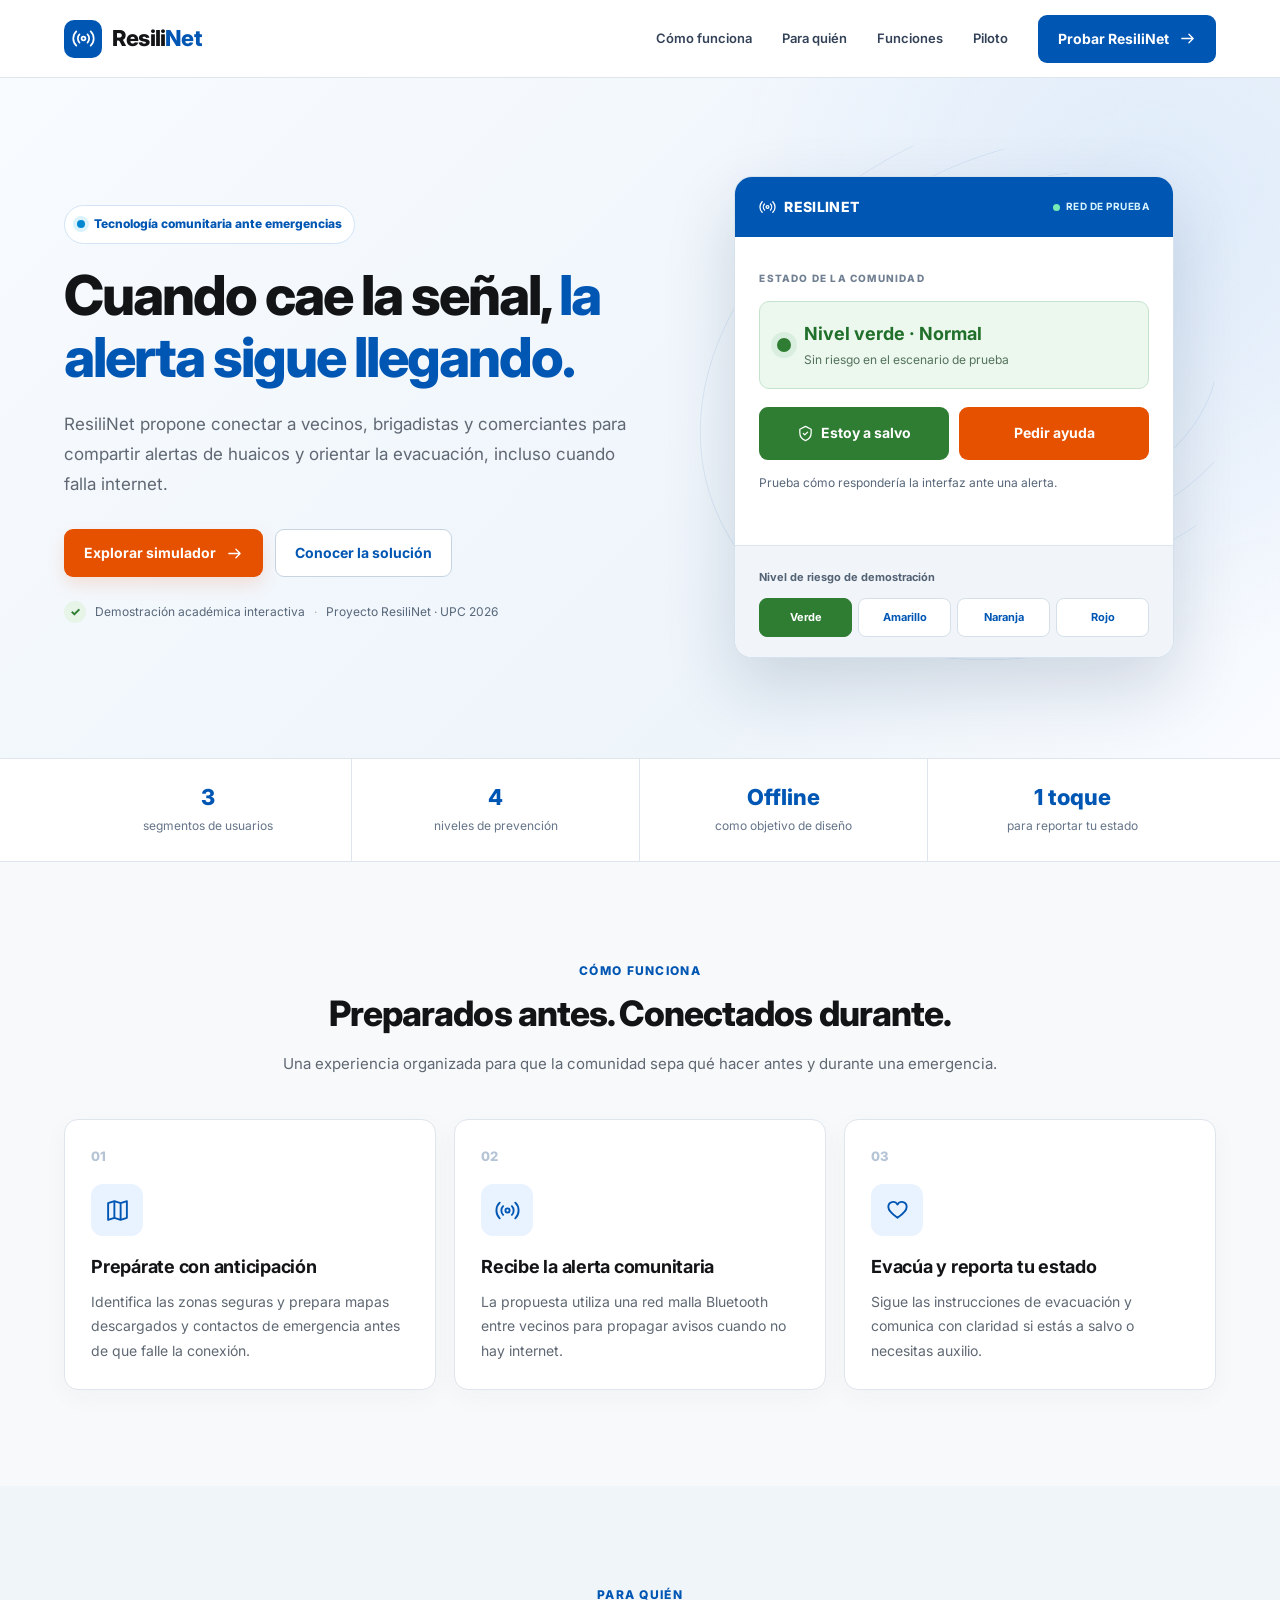
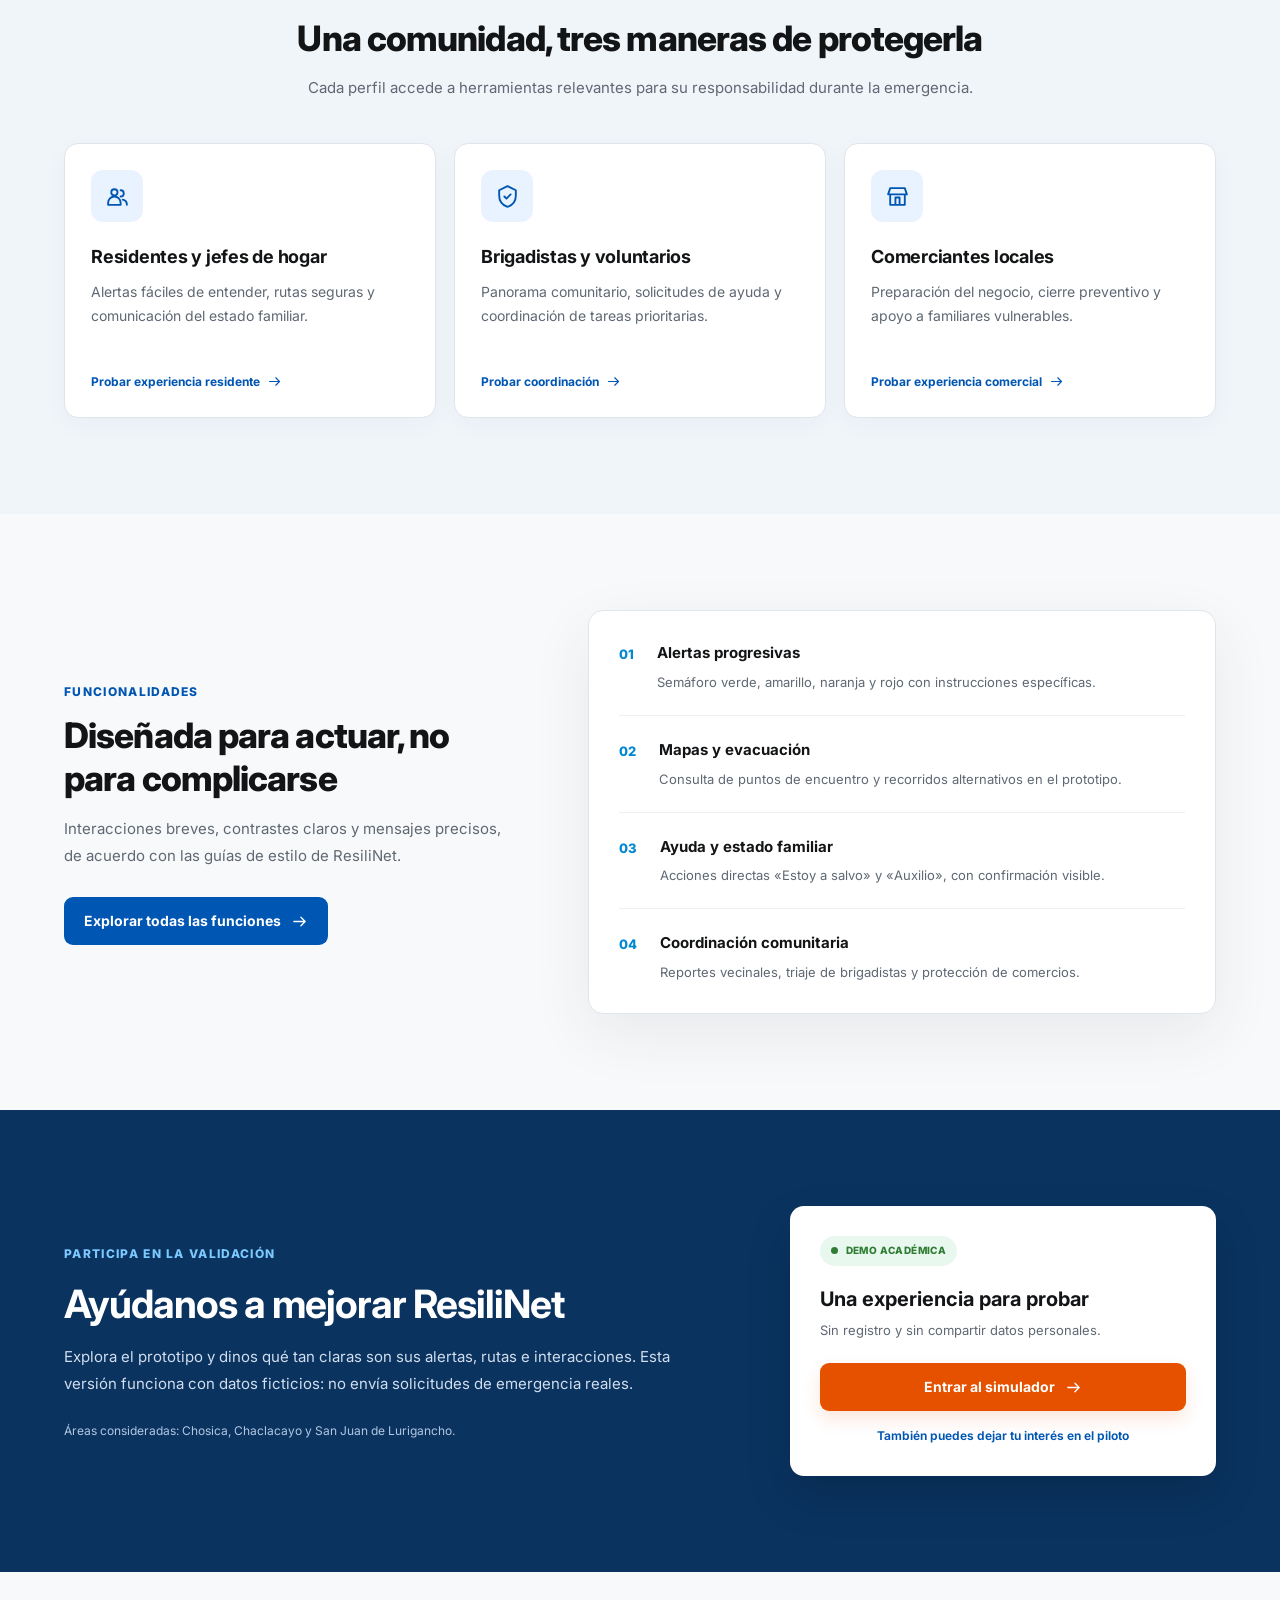
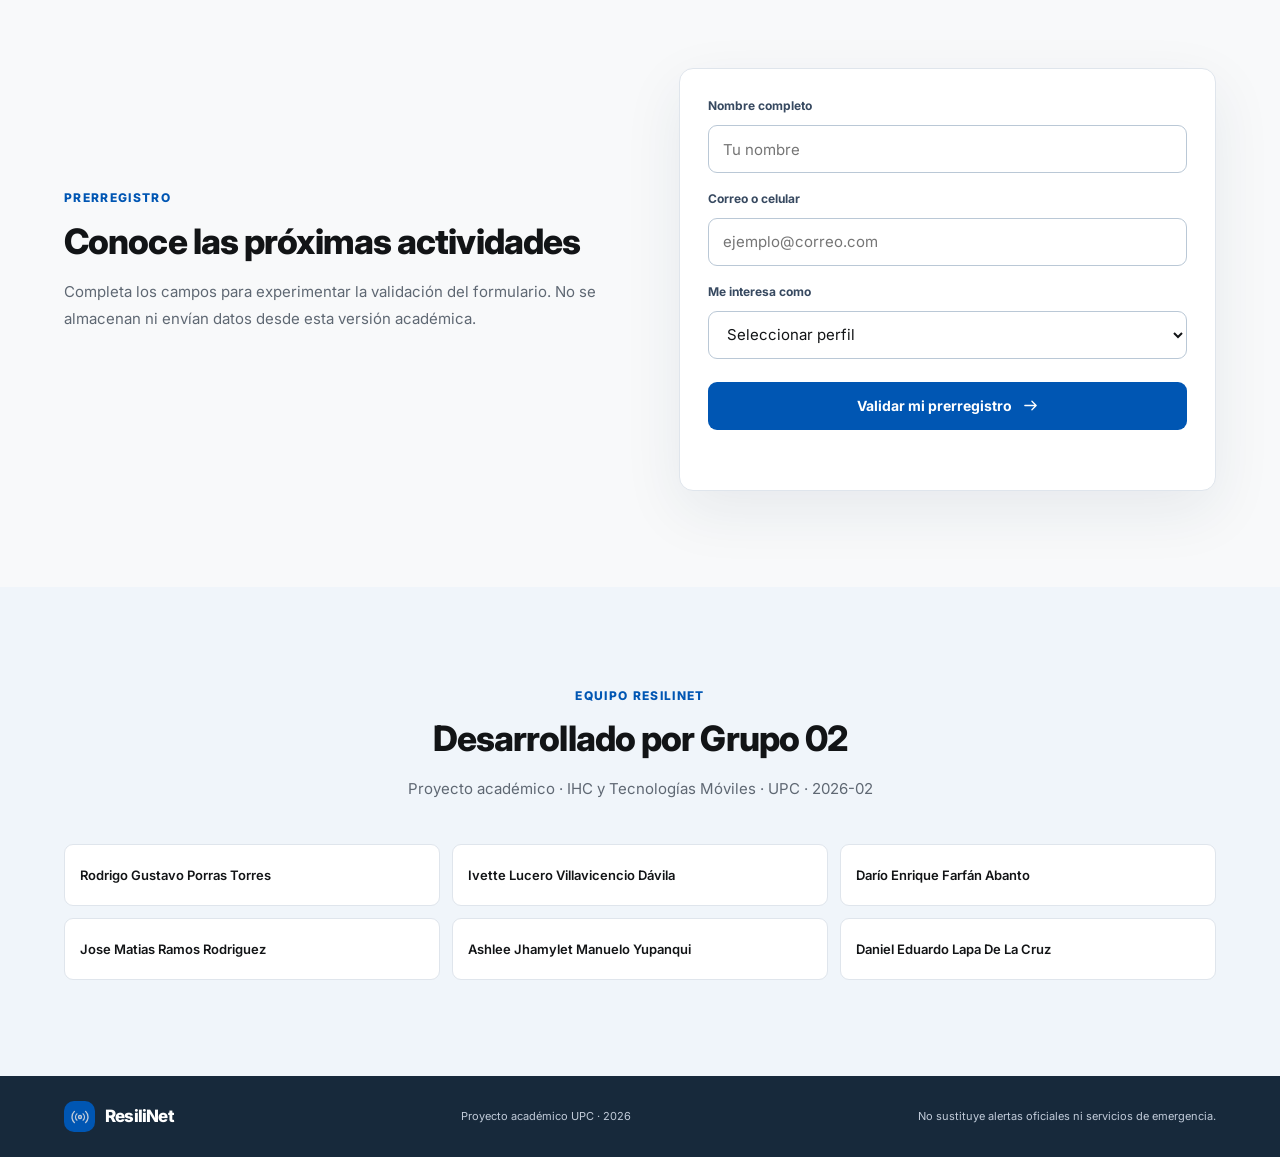
==== commit dcc5eb97: "chore: remove TB2 labels from site UI" ====
--- a/index.html
+++ b/index.html
@@ -33,7 +33,7 @@
     <section id="como-funciona" class="section"><div class="container"><div class="section-intro"><span class="overline">CÓMO FUNCIONA</span><h2>Preparados antes. Conectados durante.</h2><p>Una experiencia organizada para que la comunidad sepa qué hacer antes y durante una emergencia.</p></div><div class="steps-grid"><article class="step"><div class="step-number">01</div><div class="step-icon"><svg><use href="#map"/></svg></div><h3>Prepárate con anticipación</h3><p>Identifica las zonas seguras y prepara mapas descargados y contactos de emergencia antes de que falle la conexión.</p></article><article class="step"><div class="step-number">02</div><div class="step-icon"><svg><use href="#signal"/></svg></div><h3>Recibe la alerta comunitaria</h3><p>La propuesta utiliza una red malla Bluetooth entre vecinos para propagar avisos cuando no hay internet.</p></article><article class="step"><div class="step-number">03</div><div class="step-icon"><svg><use href="#heart"/></svg></div><h3>Evacúa y reporta tu estado</h3><p>Sigue las instrucciones de evacuación y comunica con claridad si estás a salvo o necesitas auxilio.</p></article></div></div></section>
     <section id="segmentos" class="section tint"><div class="container"><div class="section-intro"><span class="overline">PARA QUIÉN</span><h2>Una comunidad, tres maneras de protegerla</h2><p>Cada perfil accede a herramientas relevantes para su responsabilidad durante la emergencia.</p></div><div class="segment-grid"><article class="segment"><div class="segment-icon"><svg><use href="#users"/></svg></div><h3>Residentes y jefes de hogar</h3><p>Alertas fáciles de entender, rutas seguras y comunicación del estado familiar.</p><a href="demo.html#familia">Probar experiencia residente <svg><use href="#arrow"/></svg></a></article><article class="segment"><div class="segment-icon"><svg><use href="#shield"/></svg></div><h3>Brigadistas y voluntarios</h3><p>Panorama comunitario, solicitudes de ayuda y coordinación de tareas prioritarias.</p><a href="demo.html#brigadas">Probar coordinación <svg><use href="#arrow"/></svg></a></article><article class="segment"><div class="segment-icon"><svg><use href="#store"/></svg></div><h3>Comerciantes locales</h3><p>Preparación del negocio, cierre preventivo y apoyo a familiares vulnerables.</p><a href="demo.html#comercio">Probar experiencia comercial <svg><use href="#arrow"/></svg></a></article></div></div></section>
     <section id="funciones" class="section"><div class="container features-layout"><div class="section-intro align-left"><span class="overline">FUNCIONALIDADES</span><h2>Diseñada para actuar, no para complicarse</h2><p>Interacciones breves, contrastes claros y mensajes precisos, de acuerdo con las guías de estilo de ResiliNet.</p><a class="button button-blue" href="demo.html">Explorar todas las funciones <svg><use href="#arrow"/></svg></a></div><div class="feature-stack"><div class="feature"><span class="feature-index">01</span><div><strong>Alertas progresivas</strong><p>Semáforo verde, amarillo, naranja y rojo con instrucciones específicas.</p></div></div><div class="feature"><span class="feature-index">02</span><div><strong>Mapas y evacuación</strong><p>Consulta de puntos de encuentro y recorridos alternativos en el prototipo.</p></div></div><div class="feature"><span class="feature-index">03</span><div><strong>Ayuda y estado familiar</strong><p>Acciones directas «Estoy a salvo» y «Auxilio», con confirmación visible.</p></div></div><div class="feature"><span class="feature-index">04</span><div><strong>Coordinación comunitaria</strong><p>Reportes vecinales, triaje de brigadistas y protección de comercios.</p></div></div></div></div></section>
-    <section id="piloto" class="section pilot"><div class="container pilot-inner"><div><span class="overline">PARTICIPA EN LA VALIDACIÓN</span><h2>Ayúdanos a mejorar ResiliNet</h2><p>Explora el prototipo y dinos qué tan claras son sus alertas, rutas e interacciones. Esta versión funciona con datos ficticios: no envía solicitudes de emergencia reales.</p><div class="pilot-places">Áreas consideradas: Chosica, Chaclacayo y San Juan de Lurigancho.</div></div><div class="pilot-card"><span class="pill"><span class="pill-dot"></span> DEMO ACADÉMICA · TB2</span><h3>Una experiencia para probar</h3><p>Sin registro y sin compartir datos personales.</p><a class="button button-orange full" href="demo.html">Entrar al simulador <svg><use href="#arrow"/></svg></a><a class="minor-link" href="#registro">También puedes dejar tu interés en el piloto</a></div></div></section>
+    <section id="piloto" class="section pilot"><div class="container pilot-inner"><div><span class="overline">PARTICIPA EN LA VALIDACIÓN</span><h2>Ayúdanos a mejorar ResiliNet</h2><p>Explora el prototipo y dinos qué tan claras son sus alertas, rutas e interacciones. Esta versión funciona con datos ficticios: no envía solicitudes de emergencia reales.</p><div class="pilot-places">Áreas consideradas: Chosica, Chaclacayo y San Juan de Lurigancho.</div></div><div class="pilot-card"><span class="pill"><span class="pill-dot"></span> DEMO ACADÉMICA</span><h3>Una experiencia para probar</h3><p>Sin registro y sin compartir datos personales.</p><a class="button button-orange full" href="demo.html">Entrar al simulador <svg><use href="#arrow"/></svg></a><a class="minor-link" href="#registro">También puedes dejar tu interés en el piloto</a></div></div></section>
     <section id="registro" class="section"><div class="container register-layout"><div class="section-intro align-left"><span class="overline">PRERREGISTRO</span><h2>Conoce las próximas actividades</h2><p>Completa los campos para experimentar la validación del formulario. No se almacenan ni envían datos desde esta versión académica.</p></div><form id="regForm" novalidate class="register-form"><label for="nombre">Nombre completo</label><input type="text" id="nombre" name="nombre" autocomplete="name" placeholder="Tu nombre" required><label for="contacto">Correo o celular</label><input type="text" id="contacto" name="contacto" placeholder="ejemplo@correo.com" required><label for="rol">Me interesa como</label><select id="rol" name="rol" required><option value="">Seleccionar perfil</option><option>Residente o jefe de hogar</option><option>Brigadista o voluntario</option><option>Comerciante local</option></select><button type="submit" class="button button-blue full">Validar mi prerregistro <svg><use href="#arrow"/></svg></button><p id="formMessage" role="status" aria-live="polite" class="form-message"></p></form></div></section>
     <section id="equipo" class="section team-section"><div class="container"><div class="section-intro"><span class="overline">EQUIPO RESILINET</span><h2>Desarrollado por Grupo 02</h2><p>Proyecto académico · IHC y Tecnologías Móviles · UPC · 2026-02</p></div><div class="team-list"><span>Rodrigo Gustavo Porras Torres</span><span>Ivette Lucero Villavicencio Dávila</span><span>Darío Enrique Farfán Abanto</span><span>Jose Matias Ramos Rodriguez</span><span>Ashlee Jhamylet Manuelo Yupanqui</span><span>Daniel Eduardo Lapa De La Cruz</span></div></div></section>
   </main>
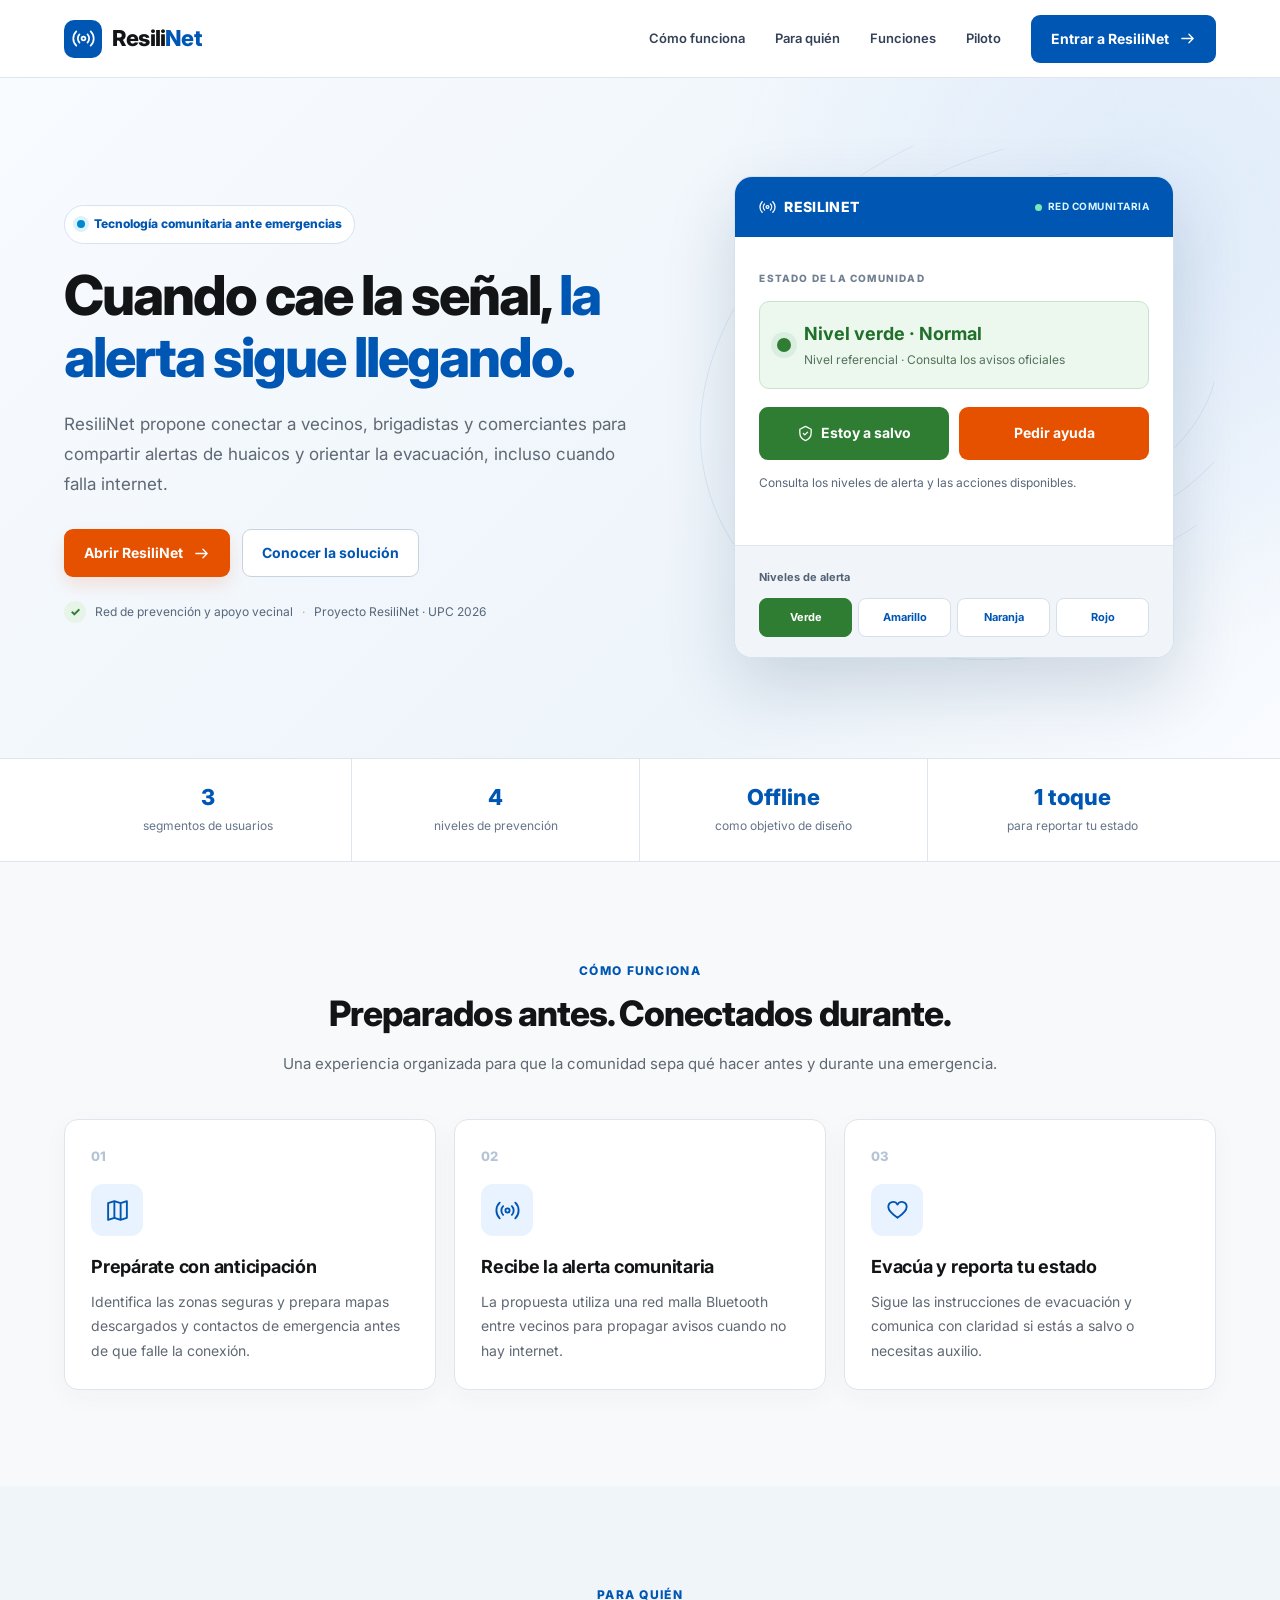
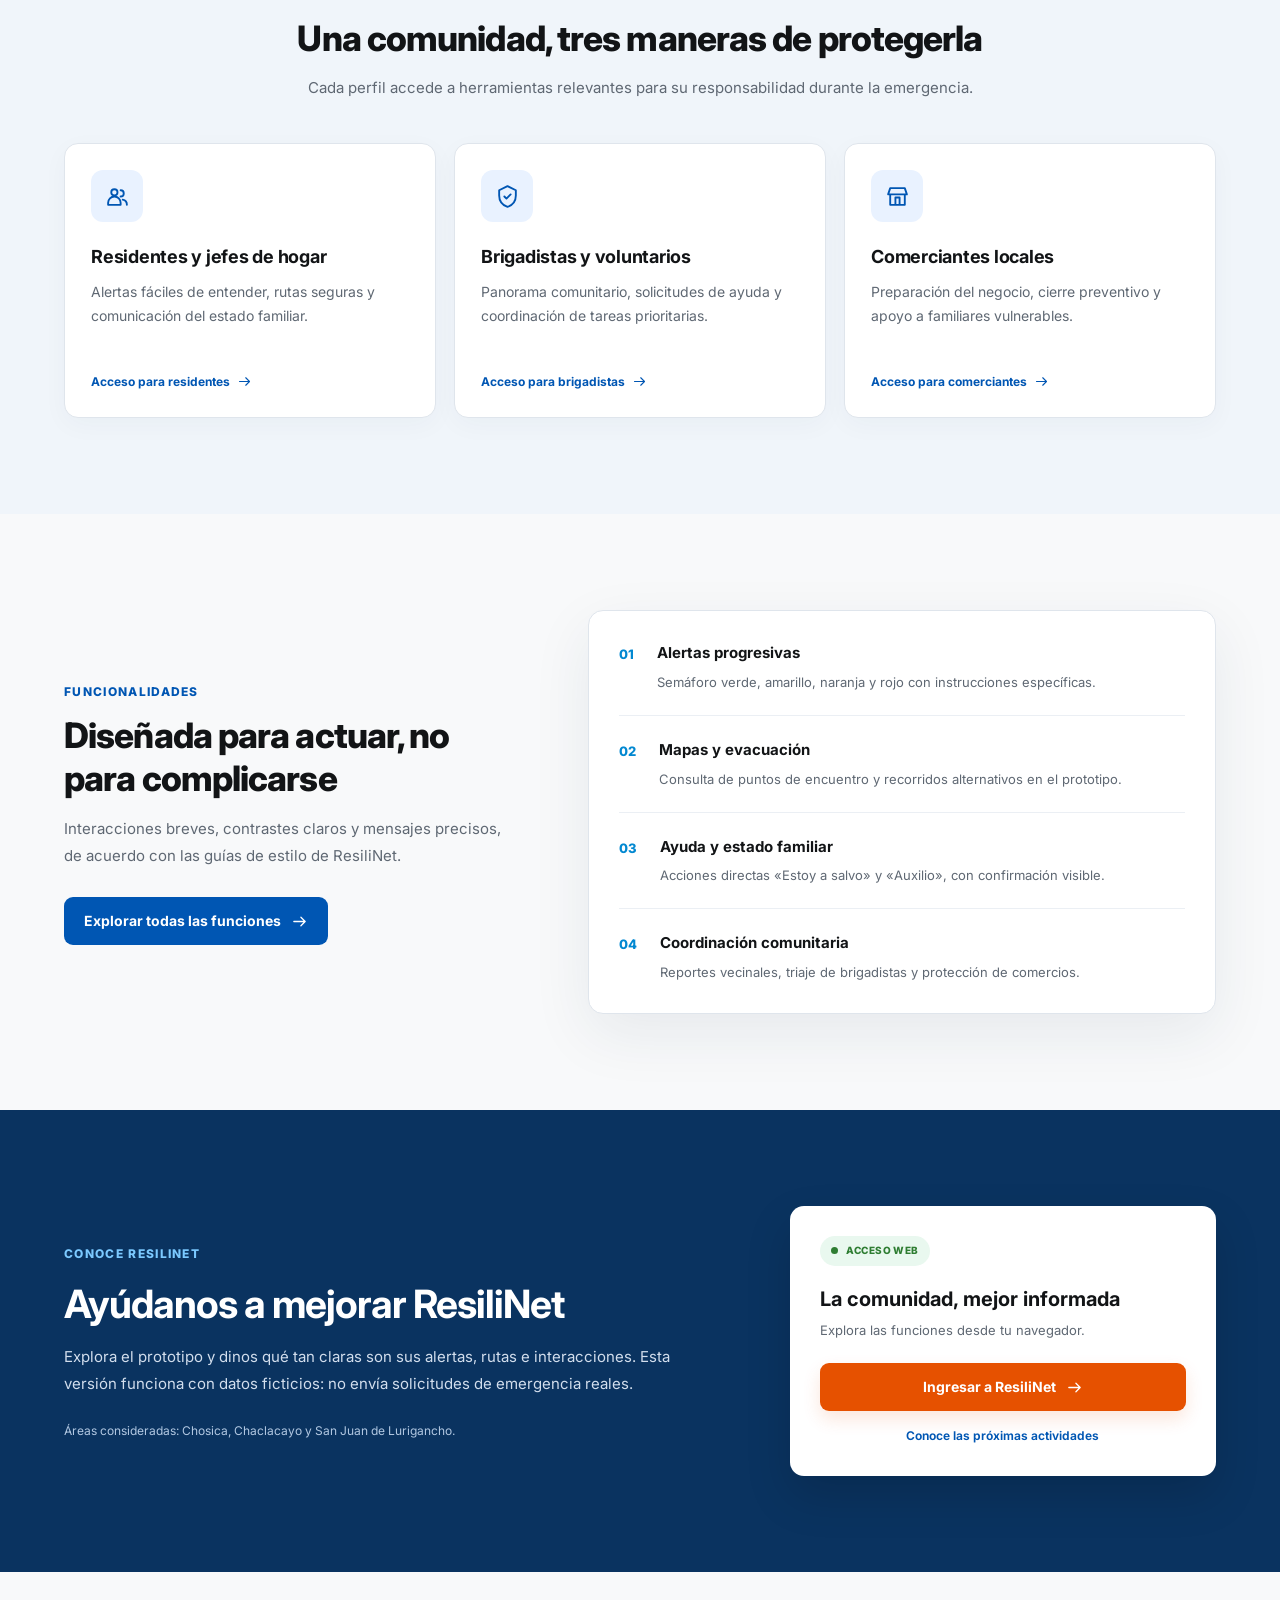
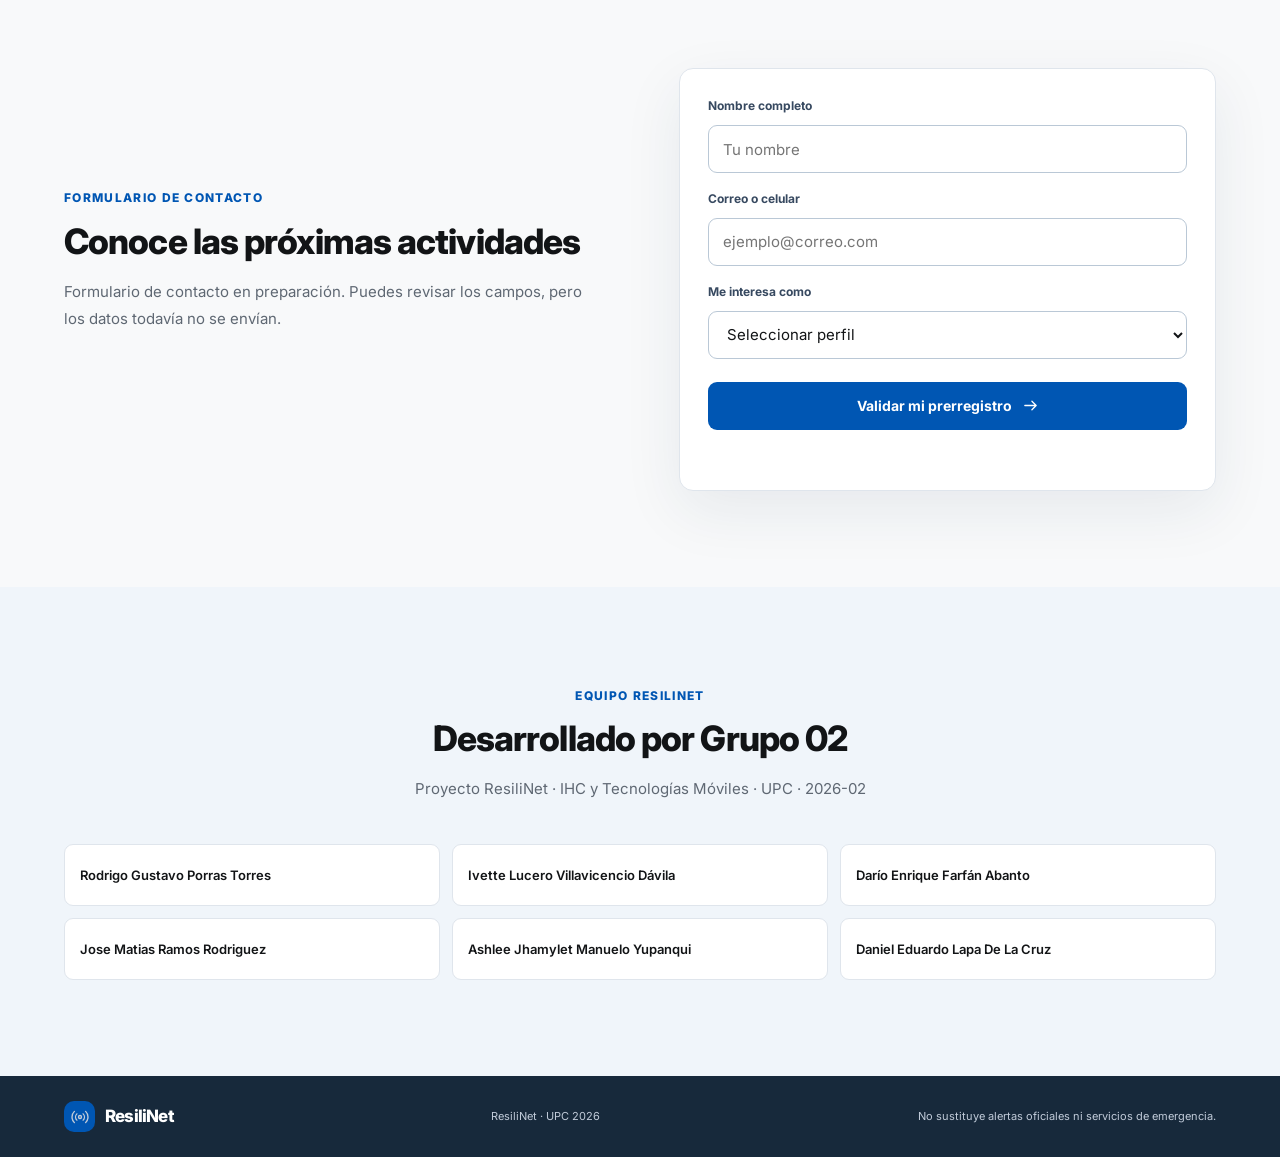
==== commit e2ab578c: "feat: present ResiliNet as unified product UI and move test notice to footer" ====
--- a/index.html
+++ b/index.html
@@ -18,25 +18,25 @@
   <header class="site-header"><div class="container nav-inner">
     <a class="brand" href="#inicio" aria-label="ResiliNet, inicio"><span class="brand-symbol"><svg><use href="#signal"/></svg></span><span>Resili<span class="brand-accent">Net</span></span></a>
     <button class="mobile-toggle" id="mobileToggle" aria-controls="mainNav" aria-expanded="false">Menú <span aria-hidden="true">☰</span></button>
-    <nav id="mainNav" class="main-nav" aria-label="Navegación principal"><a href="#como-funciona">Cómo funciona</a><a href="#segmentos">Para quién</a><a href="#funciones">Funciones</a><a href="#piloto">Piloto</a><a class="button button-blue nav-cta" href="demo.html">Probar ResiliNet <svg><use href="#arrow"/></svg></a></nav>
+    <nav id="mainNav" class="main-nav" aria-label="Navegación principal"><a href="#como-funciona">Cómo funciona</a><a href="#segmentos">Para quién</a><a href="#funciones">Funciones</a><a href="#piloto">Piloto</a><a class="button button-blue nav-cta" href="demo.html">Entrar a ResiliNet <svg><use href="#arrow"/></svg></a></nav>
   </div></header>
   <main id="contenido">
     <section id="inicio" class="hero"><div class="container hero-layout">
-      <div class="hero-copy"><span class="eyebrow"><span class="eyebrow-dot"></span> Tecnología comunitaria ante emergencias</span><h1>Cuando cae la señal, <span>la alerta sigue llegando.</span></h1><p>ResiliNet propone conectar a vecinos, brigadistas y comerciantes para compartir alertas de huaicos y orientar la evacuación, incluso cuando falla internet.</p><div class="hero-actions"><a class="button button-orange" href="demo.html">Explorar simulador <svg><use href="#arrow"/></svg></a><a class="button button-quiet" href="#como-funciona">Conocer la solución</a></div><div class="hero-foot"><span class="round-mark">✓</span><span>Demostración académica interactiva</span><span class="hero-sep">·</span><span>Proyecto ResiliNet · UPC 2026</span></div></div>
+      <div class="hero-copy"><span class="eyebrow"><span class="eyebrow-dot"></span> Tecnología comunitaria ante emergencias</span><h1>Cuando cae la señal, <span>la alerta sigue llegando.</span></h1><p>ResiliNet propone conectar a vecinos, brigadistas y comerciantes para compartir alertas de huaicos y orientar la evacuación, incluso cuando falla internet.</p><div class="hero-actions"><a class="button button-orange" href="demo.html">Abrir ResiliNet <svg><use href="#arrow"/></svg></a><a class="button button-quiet" href="#como-funciona">Conocer la solución</a></div><div class="hero-foot"><span class="round-mark">✓</span><span>Red de prevención y apoyo vecinal</span><span class="hero-sep">·</span><span>Proyecto ResiliNet · UPC 2026</span></div></div>
       <div class="hero-visual"><div class="topographic" aria-hidden="true"></div><div class="mockup">
-        <div class="mockup-head"><span class="mockup-label"><svg><use href="#signal"/></svg> RESILINET</span><span class="mockup-connection"><span></span> RED DE PRUEBA</span></div>
-        <div class="mockup-body"><span class="small-label">ESTADO DE LA COMUNIDAD</span><div class="risk-status" id="heroRisk"><span class="risk-dot"></span><div><strong id="heroRiskTitle">Nivel verde · Normal</strong><small id="heroRiskSubtitle">Sin riesgo en el escenario de prueba</small></div></div><div class="mockup-actions"><button id="heroSafe" class="action-safe" type="button"><svg><use href="#shield"/></svg> Estoy a salvo</button><button id="heroHelp" class="action-help" type="button">Pedir ayuda</button></div><div class="mockup-result" id="heroResult" aria-live="polite">Prueba cómo respondería la interfaz ante una alerta.</div></div>
-        <div class="mockup-bottom"><span>Nivel de riesgo de demostración</span><div class="risk-pills" id="heroRiskButtons"><button class="active" data-level="green" aria-pressed="true" aria-label="Nivel verde">Verde</button><button data-level="yellow" aria-pressed="false">Amarillo</button><button data-level="orange" aria-pressed="false">Naranja</button><button data-level="red" aria-pressed="false">Rojo</button></div></div>
+        <div class="mockup-head"><span class="mockup-label"><svg><use href="#signal"/></svg> RESILINET</span><span class="mockup-connection"><span></span> RED COMUNITARIA</span></div>
+        <div class="mockup-body"><span class="small-label">ESTADO DE LA COMUNIDAD</span><div class="risk-status" id="heroRisk"><span class="risk-dot"></span><div><strong id="heroRiskTitle">Nivel verde · Normal</strong><small id="heroRiskSubtitle">Nivel referencial · Consulta los avisos oficiales</small></div></div><div class="mockup-actions"><button id="heroSafe" class="action-safe" type="button"><svg><use href="#shield"/></svg> Estoy a salvo</button><button id="heroHelp" class="action-help" type="button">Pedir ayuda</button></div><div class="mockup-result" id="heroResult" aria-live="polite">Consulta los niveles de alerta y las acciones disponibles.</div></div>
+        <div class="mockup-bottom"><span>Niveles de alerta</span><div class="risk-pills" id="heroRiskButtons"><button class="active" data-level="green" aria-pressed="true" aria-label="Nivel verde">Verde</button><button data-level="yellow" aria-pressed="false">Amarillo</button><button data-level="orange" aria-pressed="false">Naranja</button><button data-level="red" aria-pressed="false">Rojo</button></div></div>
       </div><div class="floating-label"><svg><use href="#shield"/></svg><div><strong>Una respuesta más rápida</strong><span>Información clara para actuar</span></div></div></div>
     </div></section>
     <section class="trust-bar"><div class="container trust-grid"><div><strong>3</strong><span>segmentos de usuarios</span></div><div><strong>4</strong><span>niveles de prevención</span></div><div><strong>Offline</strong><span>como objetivo de diseño</span></div><div><strong>1 toque</strong><span>para reportar tu estado</span></div></div></section>
     <section id="como-funciona" class="section"><div class="container"><div class="section-intro"><span class="overline">CÓMO FUNCIONA</span><h2>Preparados antes. Conectados durante.</h2><p>Una experiencia organizada para que la comunidad sepa qué hacer antes y durante una emergencia.</p></div><div class="steps-grid"><article class="step"><div class="step-number">01</div><div class="step-icon"><svg><use href="#map"/></svg></div><h3>Prepárate con anticipación</h3><p>Identifica las zonas seguras y prepara mapas descargados y contactos de emergencia antes de que falle la conexión.</p></article><article class="step"><div class="step-number">02</div><div class="step-icon"><svg><use href="#signal"/></svg></div><h3>Recibe la alerta comunitaria</h3><p>La propuesta utiliza una red malla Bluetooth entre vecinos para propagar avisos cuando no hay internet.</p></article><article class="step"><div class="step-number">03</div><div class="step-icon"><svg><use href="#heart"/></svg></div><h3>Evacúa y reporta tu estado</h3><p>Sigue las instrucciones de evacuación y comunica con claridad si estás a salvo o necesitas auxilio.</p></article></div></div></section>
-    <section id="segmentos" class="section tint"><div class="container"><div class="section-intro"><span class="overline">PARA QUIÉN</span><h2>Una comunidad, tres maneras de protegerla</h2><p>Cada perfil accede a herramientas relevantes para su responsabilidad durante la emergencia.</p></div><div class="segment-grid"><article class="segment"><div class="segment-icon"><svg><use href="#users"/></svg></div><h3>Residentes y jefes de hogar</h3><p>Alertas fáciles de entender, rutas seguras y comunicación del estado familiar.</p><a href="demo.html#familia">Probar experiencia residente <svg><use href="#arrow"/></svg></a></article><article class="segment"><div class="segment-icon"><svg><use href="#shield"/></svg></div><h3>Brigadistas y voluntarios</h3><p>Panorama comunitario, solicitudes de ayuda y coordinación de tareas prioritarias.</p><a href="demo.html#brigadas">Probar coordinación <svg><use href="#arrow"/></svg></a></article><article class="segment"><div class="segment-icon"><svg><use href="#store"/></svg></div><h3>Comerciantes locales</h3><p>Preparación del negocio, cierre preventivo y apoyo a familiares vulnerables.</p><a href="demo.html#comercio">Probar experiencia comercial <svg><use href="#arrow"/></svg></a></article></div></div></section>
+    <section id="segmentos" class="section tint"><div class="container"><div class="section-intro"><span class="overline">PARA QUIÉN</span><h2>Una comunidad, tres maneras de protegerla</h2><p>Cada perfil accede a herramientas relevantes para su responsabilidad durante la emergencia.</p></div><div class="segment-grid"><article class="segment"><div class="segment-icon"><svg><use href="#users"/></svg></div><h3>Residentes y jefes de hogar</h3><p>Alertas fáciles de entender, rutas seguras y comunicación del estado familiar.</p><a href="demo.html#familia">Acceso para residentes <svg><use href="#arrow"/></svg></a></article><article class="segment"><div class="segment-icon"><svg><use href="#shield"/></svg></div><h3>Brigadistas y voluntarios</h3><p>Panorama comunitario, solicitudes de ayuda y coordinación de tareas prioritarias.</p><a href="demo.html#brigadas">Acceso para brigadistas <svg><use href="#arrow"/></svg></a></article><article class="segment"><div class="segment-icon"><svg><use href="#store"/></svg></div><h3>Comerciantes locales</h3><p>Preparación del negocio, cierre preventivo y apoyo a familiares vulnerables.</p><a href="demo.html#comercio">Acceso para comerciantes <svg><use href="#arrow"/></svg></a></article></div></div></section>
     <section id="funciones" class="section"><div class="container features-layout"><div class="section-intro align-left"><span class="overline">FUNCIONALIDADES</span><h2>Diseñada para actuar, no para complicarse</h2><p>Interacciones breves, contrastes claros y mensajes precisos, de acuerdo con las guías de estilo de ResiliNet.</p><a class="button button-blue" href="demo.html">Explorar todas las funciones <svg><use href="#arrow"/></svg></a></div><div class="feature-stack"><div class="feature"><span class="feature-index">01</span><div><strong>Alertas progresivas</strong><p>Semáforo verde, amarillo, naranja y rojo con instrucciones específicas.</p></div></div><div class="feature"><span class="feature-index">02</span><div><strong>Mapas y evacuación</strong><p>Consulta de puntos de encuentro y recorridos alternativos en el prototipo.</p></div></div><div class="feature"><span class="feature-index">03</span><div><strong>Ayuda y estado familiar</strong><p>Acciones directas «Estoy a salvo» y «Auxilio», con confirmación visible.</p></div></div><div class="feature"><span class="feature-index">04</span><div><strong>Coordinación comunitaria</strong><p>Reportes vecinales, triaje de brigadistas y protección de comercios.</p></div></div></div></div></section>
-    <section id="piloto" class="section pilot"><div class="container pilot-inner"><div><span class="overline">PARTICIPA EN LA VALIDACIÓN</span><h2>Ayúdanos a mejorar ResiliNet</h2><p>Explora el prototipo y dinos qué tan claras son sus alertas, rutas e interacciones. Esta versión funciona con datos ficticios: no envía solicitudes de emergencia reales.</p><div class="pilot-places">Áreas consideradas: Chosica, Chaclacayo y San Juan de Lurigancho.</div></div><div class="pilot-card"><span class="pill"><span class="pill-dot"></span> DEMO ACADÉMICA</span><h3>Una experiencia para probar</h3><p>Sin registro y sin compartir datos personales.</p><a class="button button-orange full" href="demo.html">Entrar al simulador <svg><use href="#arrow"/></svg></a><a class="minor-link" href="#registro">También puedes dejar tu interés en el piloto</a></div></div></section>
-    <section id="registro" class="section"><div class="container register-layout"><div class="section-intro align-left"><span class="overline">PRERREGISTRO</span><h2>Conoce las próximas actividades</h2><p>Completa los campos para experimentar la validación del formulario. No se almacenan ni envían datos desde esta versión académica.</p></div><form id="regForm" novalidate class="register-form"><label for="nombre">Nombre completo</label><input type="text" id="nombre" name="nombre" autocomplete="name" placeholder="Tu nombre" required><label for="contacto">Correo o celular</label><input type="text" id="contacto" name="contacto" placeholder="ejemplo@correo.com" required><label for="rol">Me interesa como</label><select id="rol" name="rol" required><option value="">Seleccionar perfil</option><option>Residente o jefe de hogar</option><option>Brigadista o voluntario</option><option>Comerciante local</option></select><button type="submit" class="button button-blue full">Validar mi prerregistro <svg><use href="#arrow"/></svg></button><p id="formMessage" role="status" aria-live="polite" class="form-message"></p></form></div></section>
-    <section id="equipo" class="section team-section"><div class="container"><div class="section-intro"><span class="overline">EQUIPO RESILINET</span><h2>Desarrollado por Grupo 02</h2><p>Proyecto académico · IHC y Tecnologías Móviles · UPC · 2026-02</p></div><div class="team-list"><span>Rodrigo Gustavo Porras Torres</span><span>Ivette Lucero Villavicencio Dávila</span><span>Darío Enrique Farfán Abanto</span><span>Jose Matias Ramos Rodriguez</span><span>Ashlee Jhamylet Manuelo Yupanqui</span><span>Daniel Eduardo Lapa De La Cruz</span></div></div></section>
+    <section id="piloto" class="section pilot"><div class="container pilot-inner"><div><span class="overline">CONOCE RESILINET</span><h2>Ayúdanos a mejorar ResiliNet</h2><p>Explora el prototipo y dinos qué tan claras son sus alertas, rutas e interacciones. Esta versión funciona con datos ficticios: no envía solicitudes de emergencia reales.</p><div class="pilot-places">Áreas consideradas: Chosica, Chaclacayo y San Juan de Lurigancho.</div></div><div class="pilot-card"><span class="pill"><span class="pill-dot"></span> ACCESO WEB</span><h3>La comunidad, mejor informada</h3><p>Explora las funciones desde tu navegador.</p><a class="button button-orange full" href="demo.html">Ingresar a ResiliNet <svg><use href="#arrow"/></svg></a><a class="minor-link" href="#registro">Conoce las próximas actividades</a></div></div></section>
+    <section id="registro" class="section"><div class="container register-layout"><div class="section-intro align-left"><span class="overline">FORMULARIO DE CONTACTO</span><h2>Conoce las próximas actividades</h2><p>Formulario de contacto en preparación. Puedes revisar los campos, pero los datos todavía no se envían.</p></div><form id="regForm" novalidate class="register-form"><label for="nombre">Nombre completo</label><input type="text" id="nombre" name="nombre" autocomplete="name" placeholder="Tu nombre" required><label for="contacto">Correo o celular</label><input type="text" id="contacto" name="contacto" placeholder="ejemplo@correo.com" required><label for="rol">Me interesa como</label><select id="rol" name="rol" required><option value="">Seleccionar perfil</option><option>Residente o jefe de hogar</option><option>Brigadista o voluntario</option><option>Comerciante local</option></select><button type="submit" class="button button-blue full">Validar mi prerregistro <svg><use href="#arrow"/></svg></button><p id="formMessage" role="status" aria-live="polite" class="form-message"></p></form></div></section>
+    <section id="equipo" class="section team-section"><div class="container"><div class="section-intro"><span class="overline">EQUIPO RESILINET</span><h2>Desarrollado por Grupo 02</h2><p>Proyecto ResiliNet · IHC y Tecnologías Móviles · UPC · 2026-02</p></div><div class="team-list"><span>Rodrigo Gustavo Porras Torres</span><span>Ivette Lucero Villavicencio Dávila</span><span>Darío Enrique Farfán Abanto</span><span>Jose Matias Ramos Rodriguez</span><span>Ashlee Jhamylet Manuelo Yupanqui</span><span>Daniel Eduardo Lapa De La Cruz</span></div></div></section>
   </main>
-  <footer class="footer"><div class="container footer-inner"><a class="brand brand-footer" href="#inicio"><span class="brand-symbol"><svg><use href="#signal"/></svg></span> ResiliNet</a><span>Proyecto académico UPC · 2026</span><span>No sustituye alertas oficiales ni servicios de emergencia.</span></div></footer>
+  <footer class="footer"><div class="container footer-inner"><a class="brand brand-footer" href="#inicio"><span class="brand-symbol"><svg><use href="#signal"/></svg></span> ResiliNet</a><span>ResiliNet · UPC 2026</span><span>No sustituye alertas oficiales ni servicios de emergencia.</span></div></footer>
 </body>
 </html>
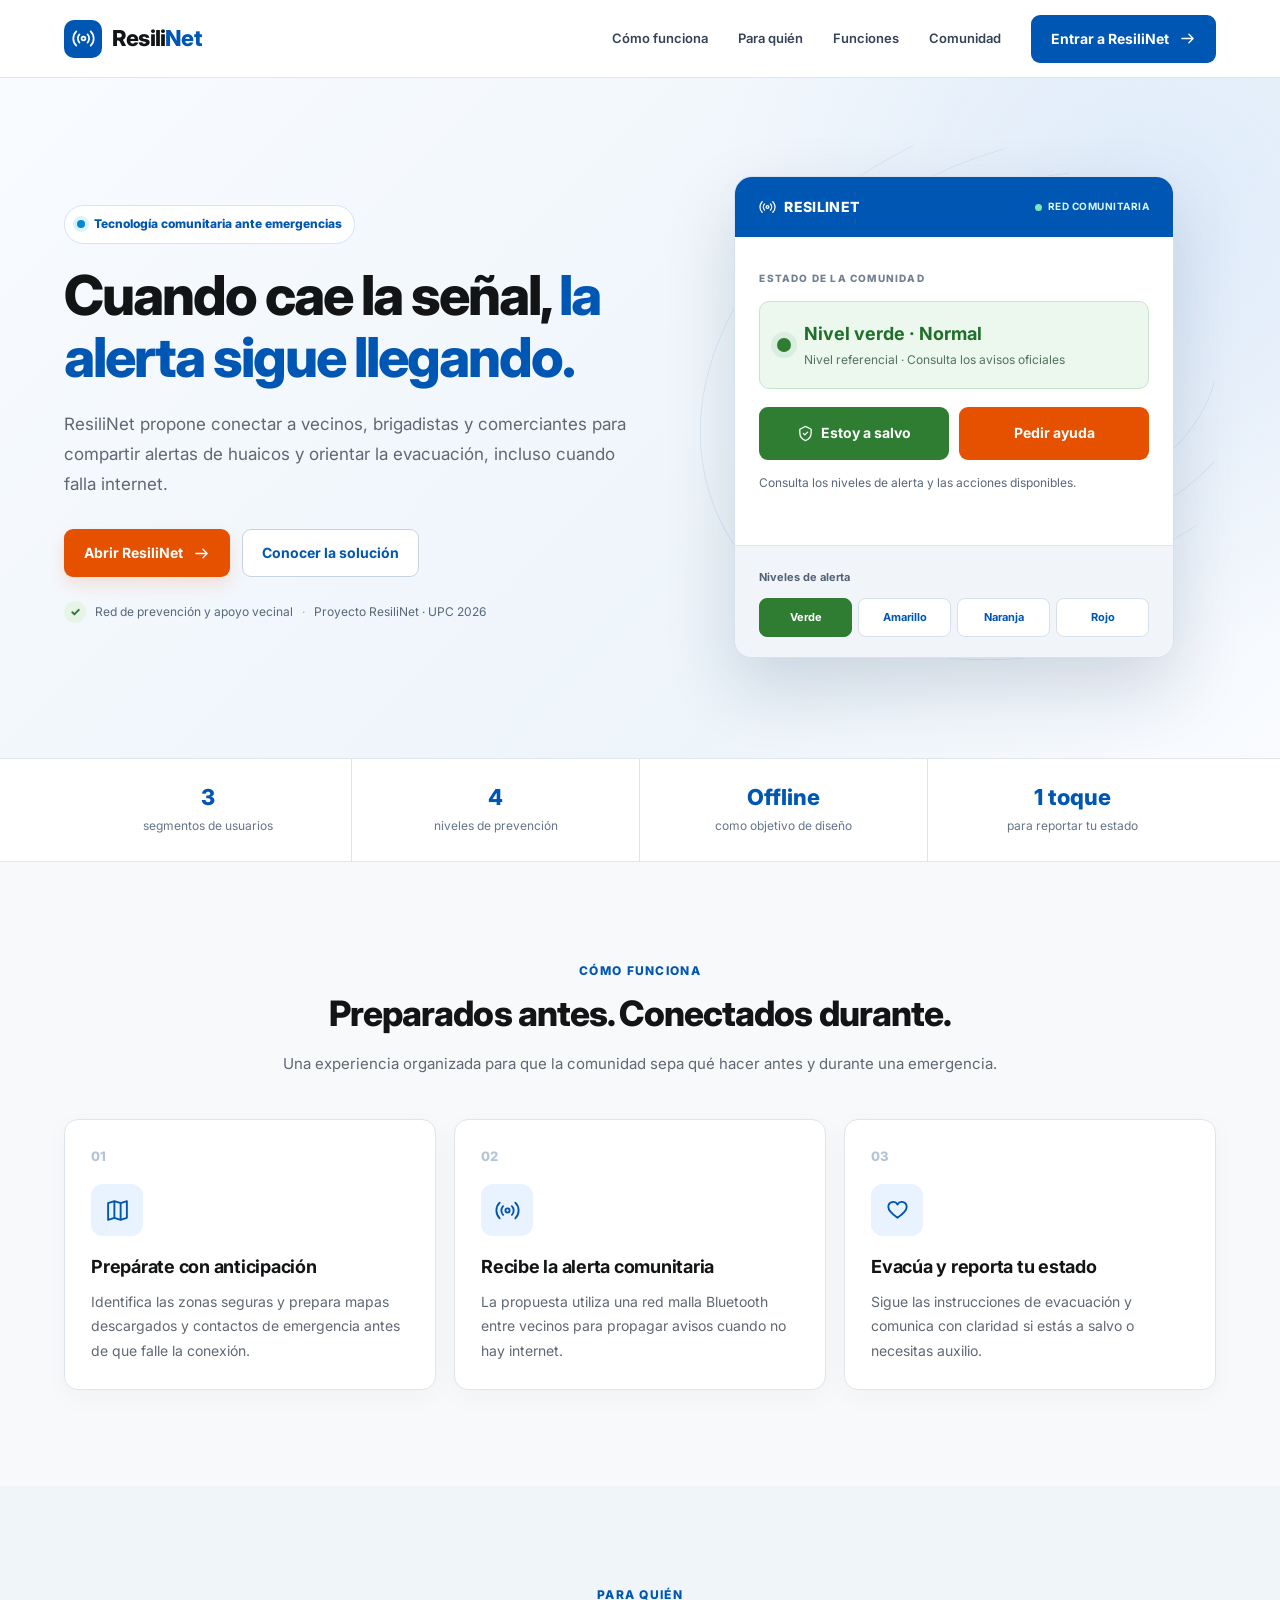
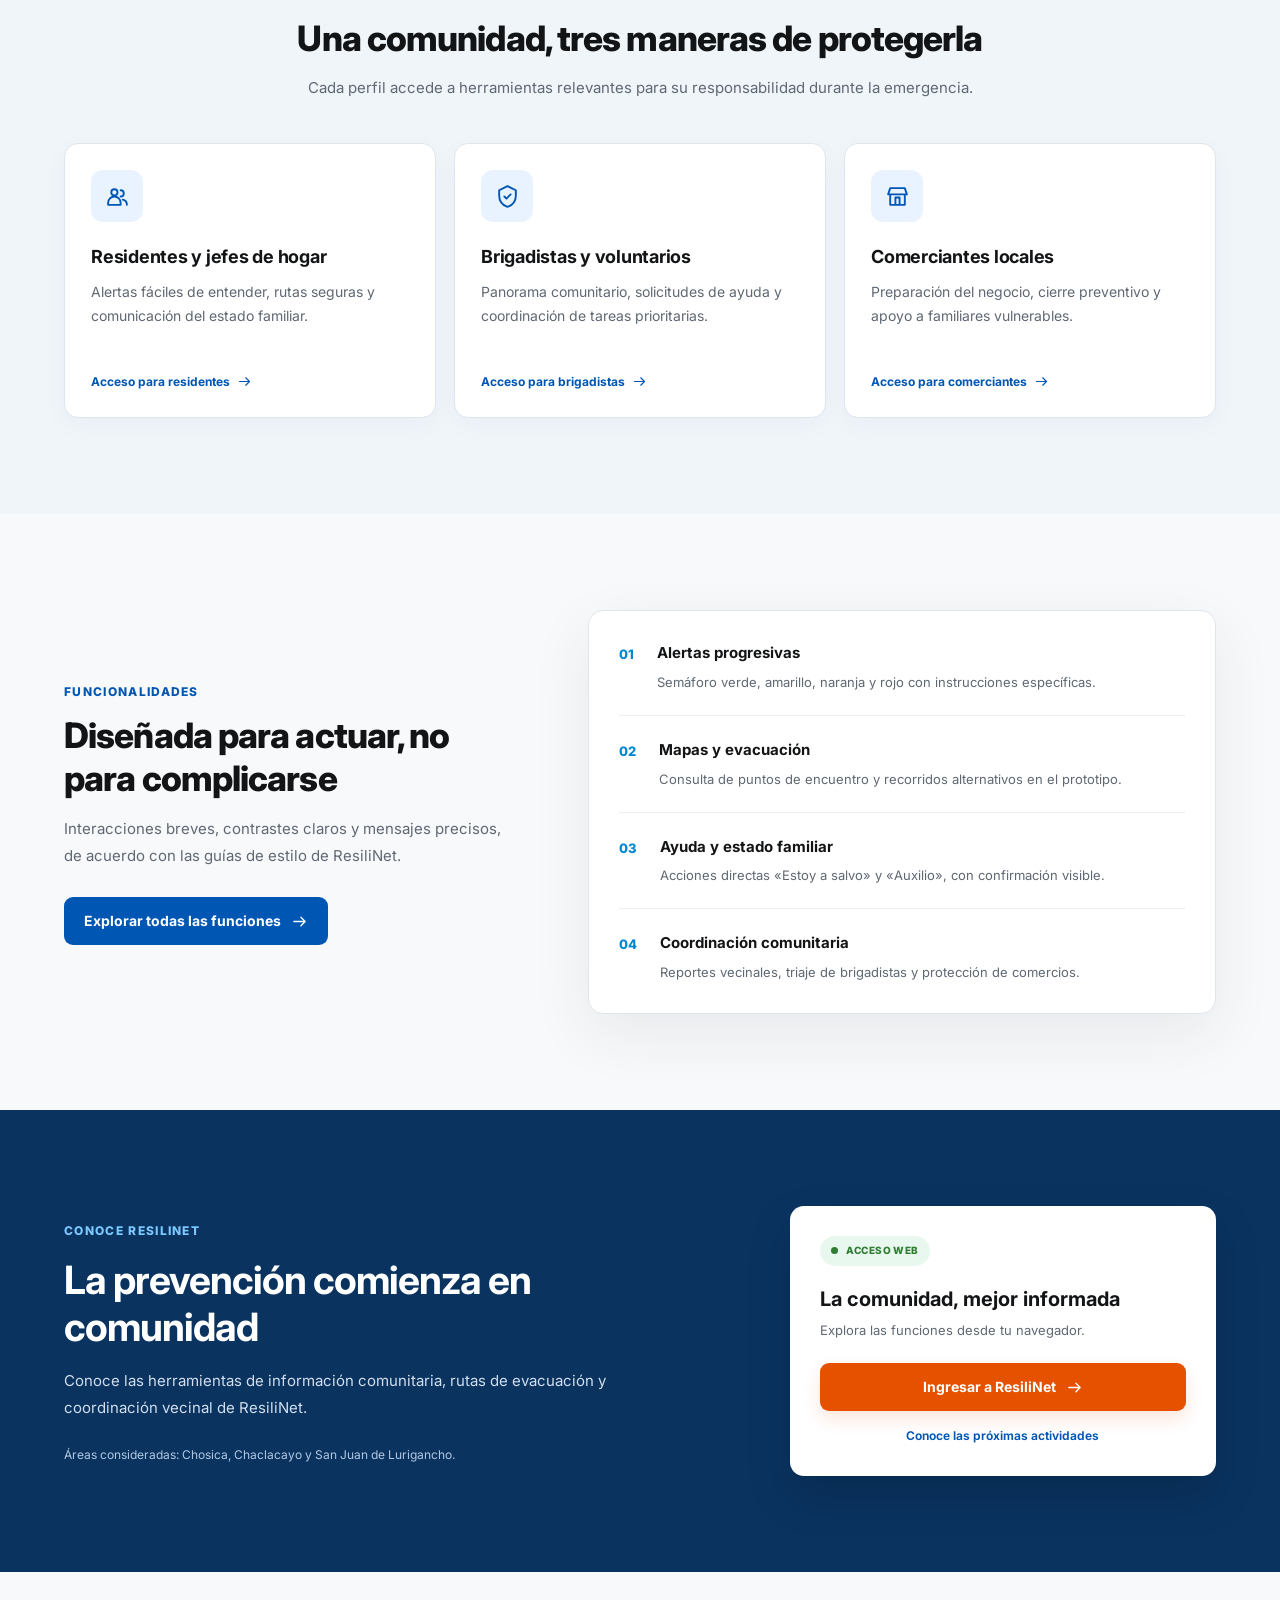
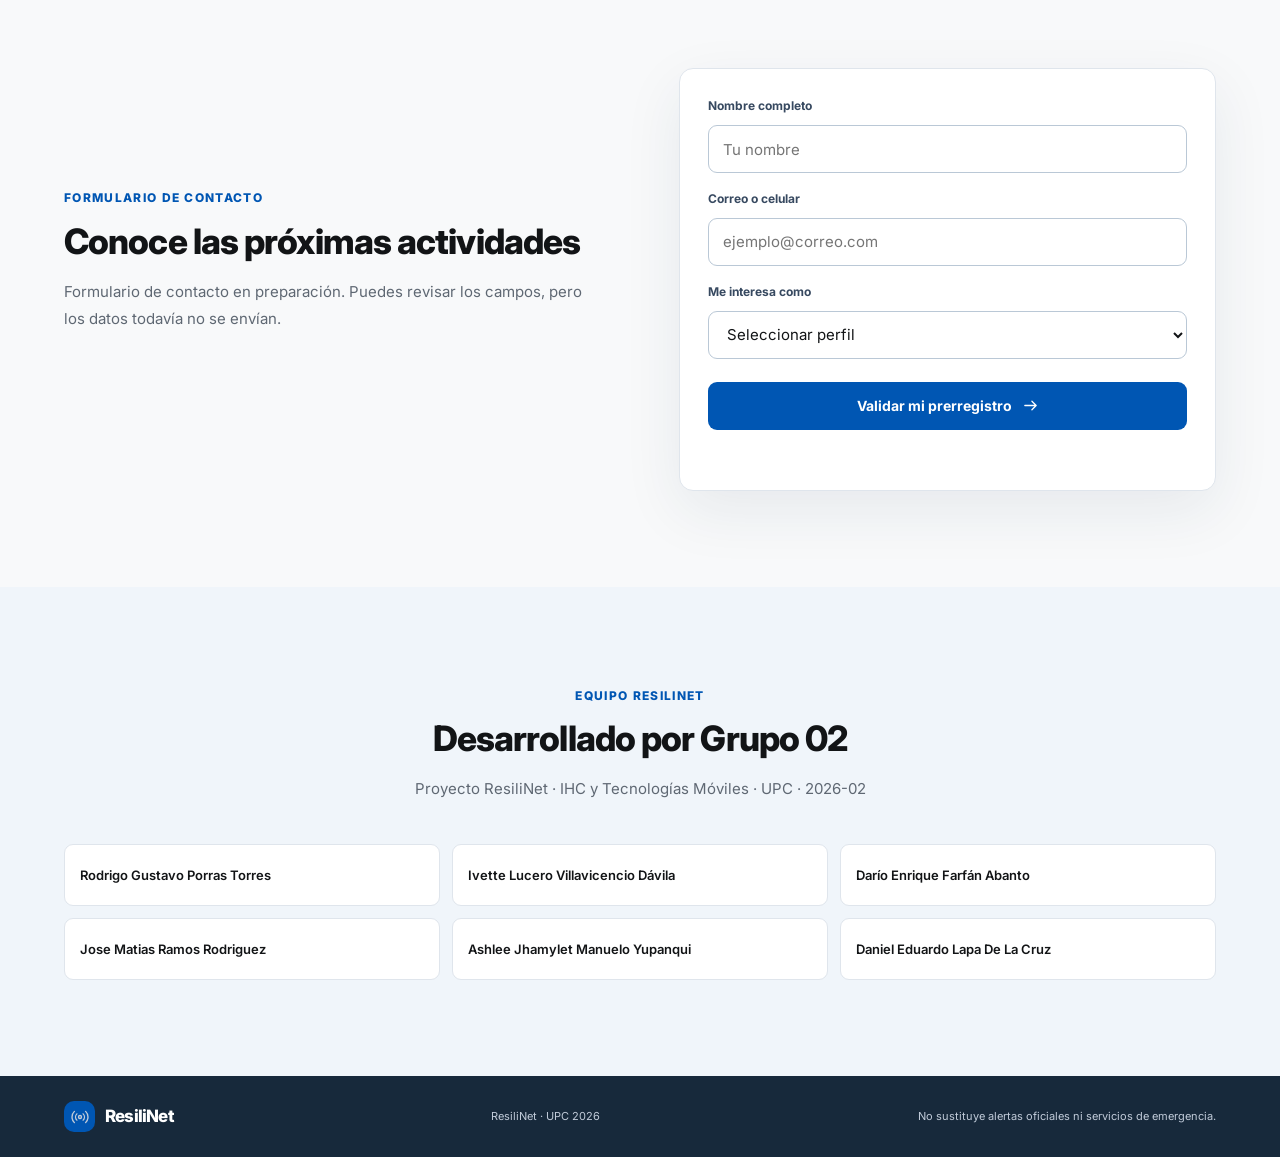
==== commit d9de8112: "refactor: present product information without prototype banners" ====
--- a/index.html
+++ b/index.html
@@ -18,7 +18,7 @@
   <header class="site-header"><div class="container nav-inner">
     <a class="brand" href="#inicio" aria-label="ResiliNet, inicio"><span class="brand-symbol"><svg><use href="#signal"/></svg></span><span>Resili<span class="brand-accent">Net</span></span></a>
     <button class="mobile-toggle" id="mobileToggle" aria-controls="mainNav" aria-expanded="false">Menú <span aria-hidden="true">☰</span></button>
-    <nav id="mainNav" class="main-nav" aria-label="Navegación principal"><a href="#como-funciona">Cómo funciona</a><a href="#segmentos">Para quién</a><a href="#funciones">Funciones</a><a href="#piloto">Piloto</a><a class="button button-blue nav-cta" href="demo.html">Entrar a ResiliNet <svg><use href="#arrow"/></svg></a></nav>
+    <nav id="mainNav" class="main-nav" aria-label="Navegación principal"><a href="#como-funciona">Cómo funciona</a><a href="#segmentos">Para quién</a><a href="#funciones">Funciones</a><a href="#piloto">Comunidad</a><a class="button button-blue nav-cta" href="demo.html">Entrar a ResiliNet <svg><use href="#arrow"/></svg></a></nav>
   </div></header>
   <main id="contenido">
     <section id="inicio" class="hero"><div class="container hero-layout">
@@ -33,7 +33,7 @@
     <section id="como-funciona" class="section"><div class="container"><div class="section-intro"><span class="overline">CÓMO FUNCIONA</span><h2>Preparados antes. Conectados durante.</h2><p>Una experiencia organizada para que la comunidad sepa qué hacer antes y durante una emergencia.</p></div><div class="steps-grid"><article class="step"><div class="step-number">01</div><div class="step-icon"><svg><use href="#map"/></svg></div><h3>Prepárate con anticipación</h3><p>Identifica las zonas seguras y prepara mapas descargados y contactos de emergencia antes de que falle la conexión.</p></article><article class="step"><div class="step-number">02</div><div class="step-icon"><svg><use href="#signal"/></svg></div><h3>Recibe la alerta comunitaria</h3><p>La propuesta utiliza una red malla Bluetooth entre vecinos para propagar avisos cuando no hay internet.</p></article><article class="step"><div class="step-number">03</div><div class="step-icon"><svg><use href="#heart"/></svg></div><h3>Evacúa y reporta tu estado</h3><p>Sigue las instrucciones de evacuación y comunica con claridad si estás a salvo o necesitas auxilio.</p></article></div></div></section>
     <section id="segmentos" class="section tint"><div class="container"><div class="section-intro"><span class="overline">PARA QUIÉN</span><h2>Una comunidad, tres maneras de protegerla</h2><p>Cada perfil accede a herramientas relevantes para su responsabilidad durante la emergencia.</p></div><div class="segment-grid"><article class="segment"><div class="segment-icon"><svg><use href="#users"/></svg></div><h3>Residentes y jefes de hogar</h3><p>Alertas fáciles de entender, rutas seguras y comunicación del estado familiar.</p><a href="demo.html#familia">Acceso para residentes <svg><use href="#arrow"/></svg></a></article><article class="segment"><div class="segment-icon"><svg><use href="#shield"/></svg></div><h3>Brigadistas y voluntarios</h3><p>Panorama comunitario, solicitudes de ayuda y coordinación de tareas prioritarias.</p><a href="demo.html#brigadas">Acceso para brigadistas <svg><use href="#arrow"/></svg></a></article><article class="segment"><div class="segment-icon"><svg><use href="#store"/></svg></div><h3>Comerciantes locales</h3><p>Preparación del negocio, cierre preventivo y apoyo a familiares vulnerables.</p><a href="demo.html#comercio">Acceso para comerciantes <svg><use href="#arrow"/></svg></a></article></div></div></section>
     <section id="funciones" class="section"><div class="container features-layout"><div class="section-intro align-left"><span class="overline">FUNCIONALIDADES</span><h2>Diseñada para actuar, no para complicarse</h2><p>Interacciones breves, contrastes claros y mensajes precisos, de acuerdo con las guías de estilo de ResiliNet.</p><a class="button button-blue" href="demo.html">Explorar todas las funciones <svg><use href="#arrow"/></svg></a></div><div class="feature-stack"><div class="feature"><span class="feature-index">01</span><div><strong>Alertas progresivas</strong><p>Semáforo verde, amarillo, naranja y rojo con instrucciones específicas.</p></div></div><div class="feature"><span class="feature-index">02</span><div><strong>Mapas y evacuación</strong><p>Consulta de puntos de encuentro y recorridos alternativos en el prototipo.</p></div></div><div class="feature"><span class="feature-index">03</span><div><strong>Ayuda y estado familiar</strong><p>Acciones directas «Estoy a salvo» y «Auxilio», con confirmación visible.</p></div></div><div class="feature"><span class="feature-index">04</span><div><strong>Coordinación comunitaria</strong><p>Reportes vecinales, triaje de brigadistas y protección de comercios.</p></div></div></div></div></section>
-    <section id="piloto" class="section pilot"><div class="container pilot-inner"><div><span class="overline">CONOCE RESILINET</span><h2>Ayúdanos a mejorar ResiliNet</h2><p>Explora el prototipo y dinos qué tan claras son sus alertas, rutas e interacciones. Esta versión funciona con datos ficticios: no envía solicitudes de emergencia reales.</p><div class="pilot-places">Áreas consideradas: Chosica, Chaclacayo y San Juan de Lurigancho.</div></div><div class="pilot-card"><span class="pill"><span class="pill-dot"></span> ACCESO WEB</span><h3>La comunidad, mejor informada</h3><p>Explora las funciones desde tu navegador.</p><a class="button button-orange full" href="demo.html">Ingresar a ResiliNet <svg><use href="#arrow"/></svg></a><a class="minor-link" href="#registro">Conoce las próximas actividades</a></div></div></section>
+    <section id="piloto" class="section pilot"><div class="container pilot-inner"><div><span class="overline">CONOCE RESILINET</span><h2>La prevención comienza en comunidad</h2><p>Conoce las herramientas de información comunitaria, rutas de evacuación y coordinación vecinal de ResiliNet.</p><div class="pilot-places">Áreas consideradas: Chosica, Chaclacayo y San Juan de Lurigancho.</div></div><div class="pilot-card"><span class="pill"><span class="pill-dot"></span> ACCESO WEB</span><h3>La comunidad, mejor informada</h3><p>Explora las funciones desde tu navegador.</p><a class="button button-orange full" href="demo.html">Ingresar a ResiliNet <svg><use href="#arrow"/></svg></a><a class="minor-link" href="#registro">Conoce las próximas actividades</a></div></div></section>
     <section id="registro" class="section"><div class="container register-layout"><div class="section-intro align-left"><span class="overline">FORMULARIO DE CONTACTO</span><h2>Conoce las próximas actividades</h2><p>Formulario de contacto en preparación. Puedes revisar los campos, pero los datos todavía no se envían.</p></div><form id="regForm" novalidate class="register-form"><label for="nombre">Nombre completo</label><input type="text" id="nombre" name="nombre" autocomplete="name" placeholder="Tu nombre" required><label for="contacto">Correo o celular</label><input type="text" id="contacto" name="contacto" placeholder="ejemplo@correo.com" required><label for="rol">Me interesa como</label><select id="rol" name="rol" required><option value="">Seleccionar perfil</option><option>Residente o jefe de hogar</option><option>Brigadista o voluntario</option><option>Comerciante local</option></select><button type="submit" class="button button-blue full">Validar mi prerregistro <svg><use href="#arrow"/></svg></button><p id="formMessage" role="status" aria-live="polite" class="form-message"></p></form></div></section>
     <section id="equipo" class="section team-section"><div class="container"><div class="section-intro"><span class="overline">EQUIPO RESILINET</span><h2>Desarrollado por Grupo 02</h2><p>Proyecto ResiliNet · IHC y Tecnologías Móviles · UPC · 2026-02</p></div><div class="team-list"><span>Rodrigo Gustavo Porras Torres</span><span>Ivette Lucero Villavicencio Dávila</span><span>Darío Enrique Farfán Abanto</span><span>Jose Matias Ramos Rodriguez</span><span>Ashlee Jhamylet Manuelo Yupanqui</span><span>Daniel Eduardo Lapa De La Cruz</span></div></div></section>
   </main>
